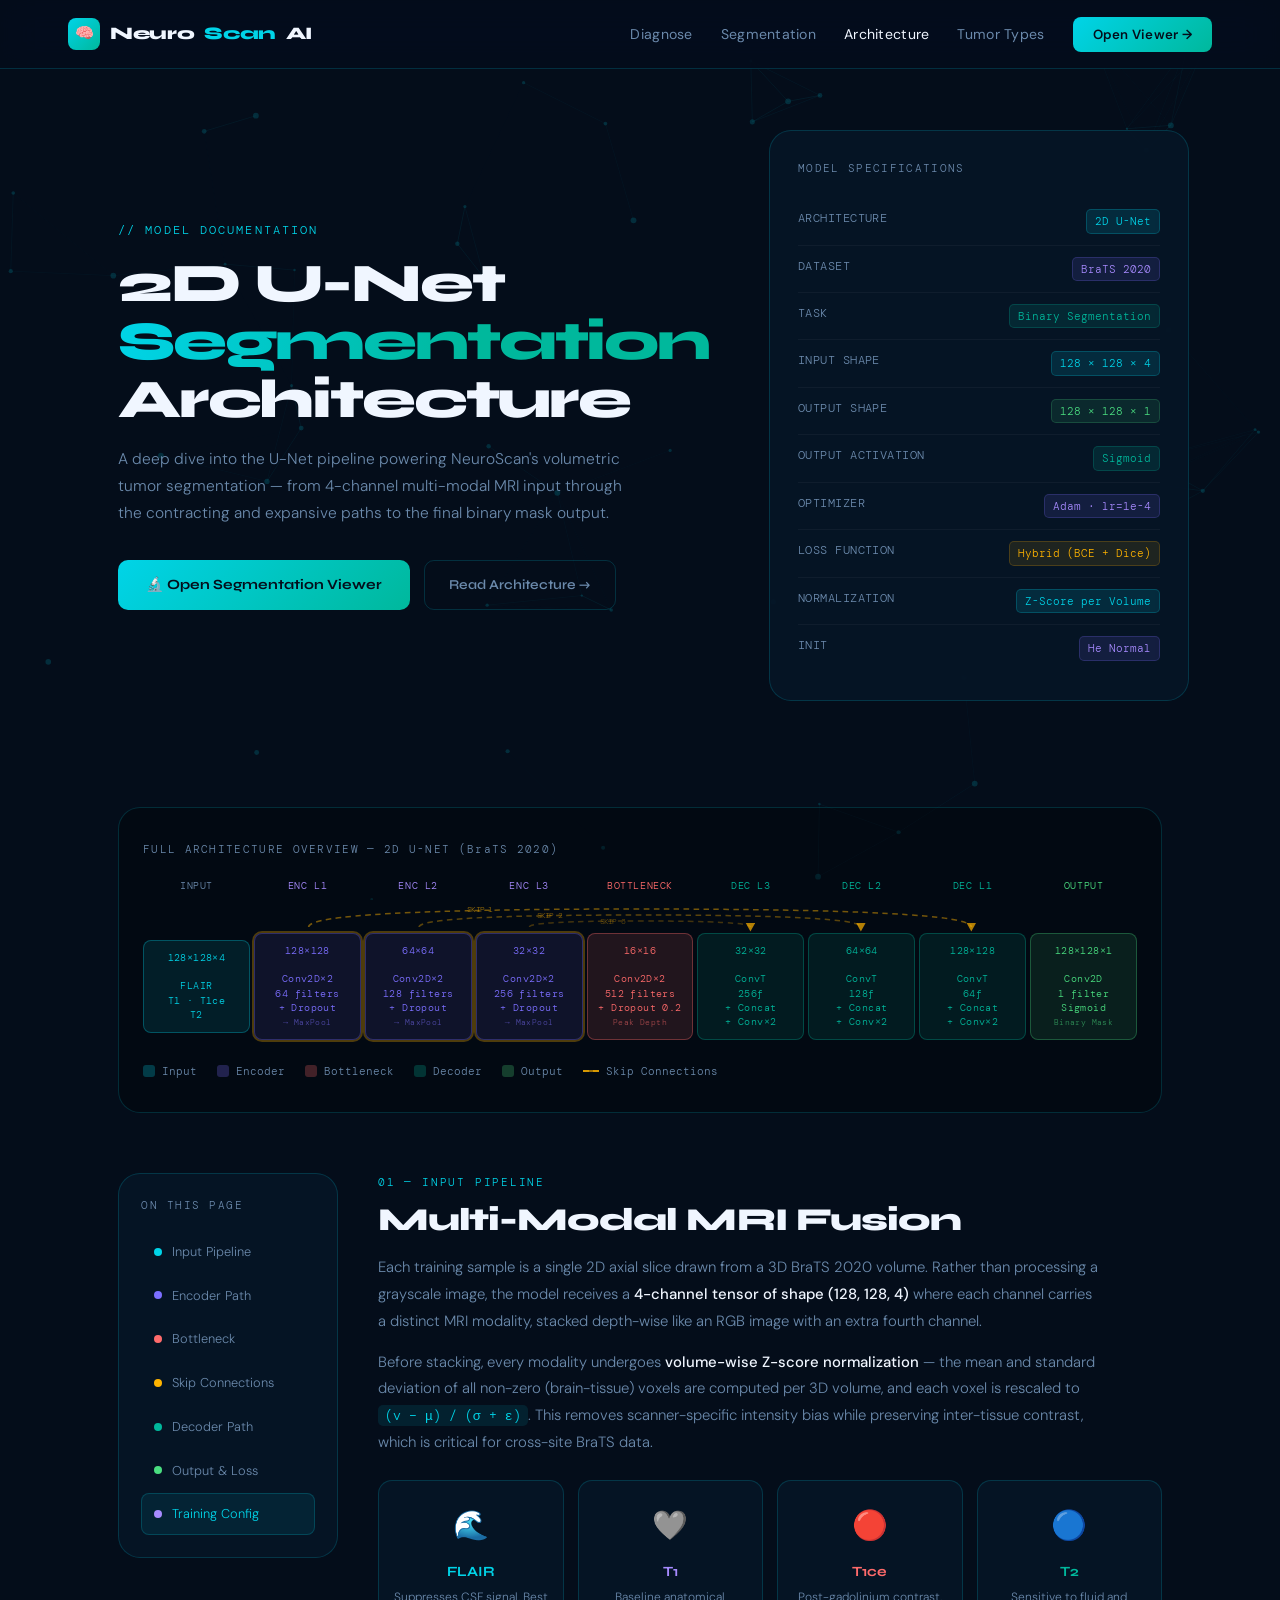
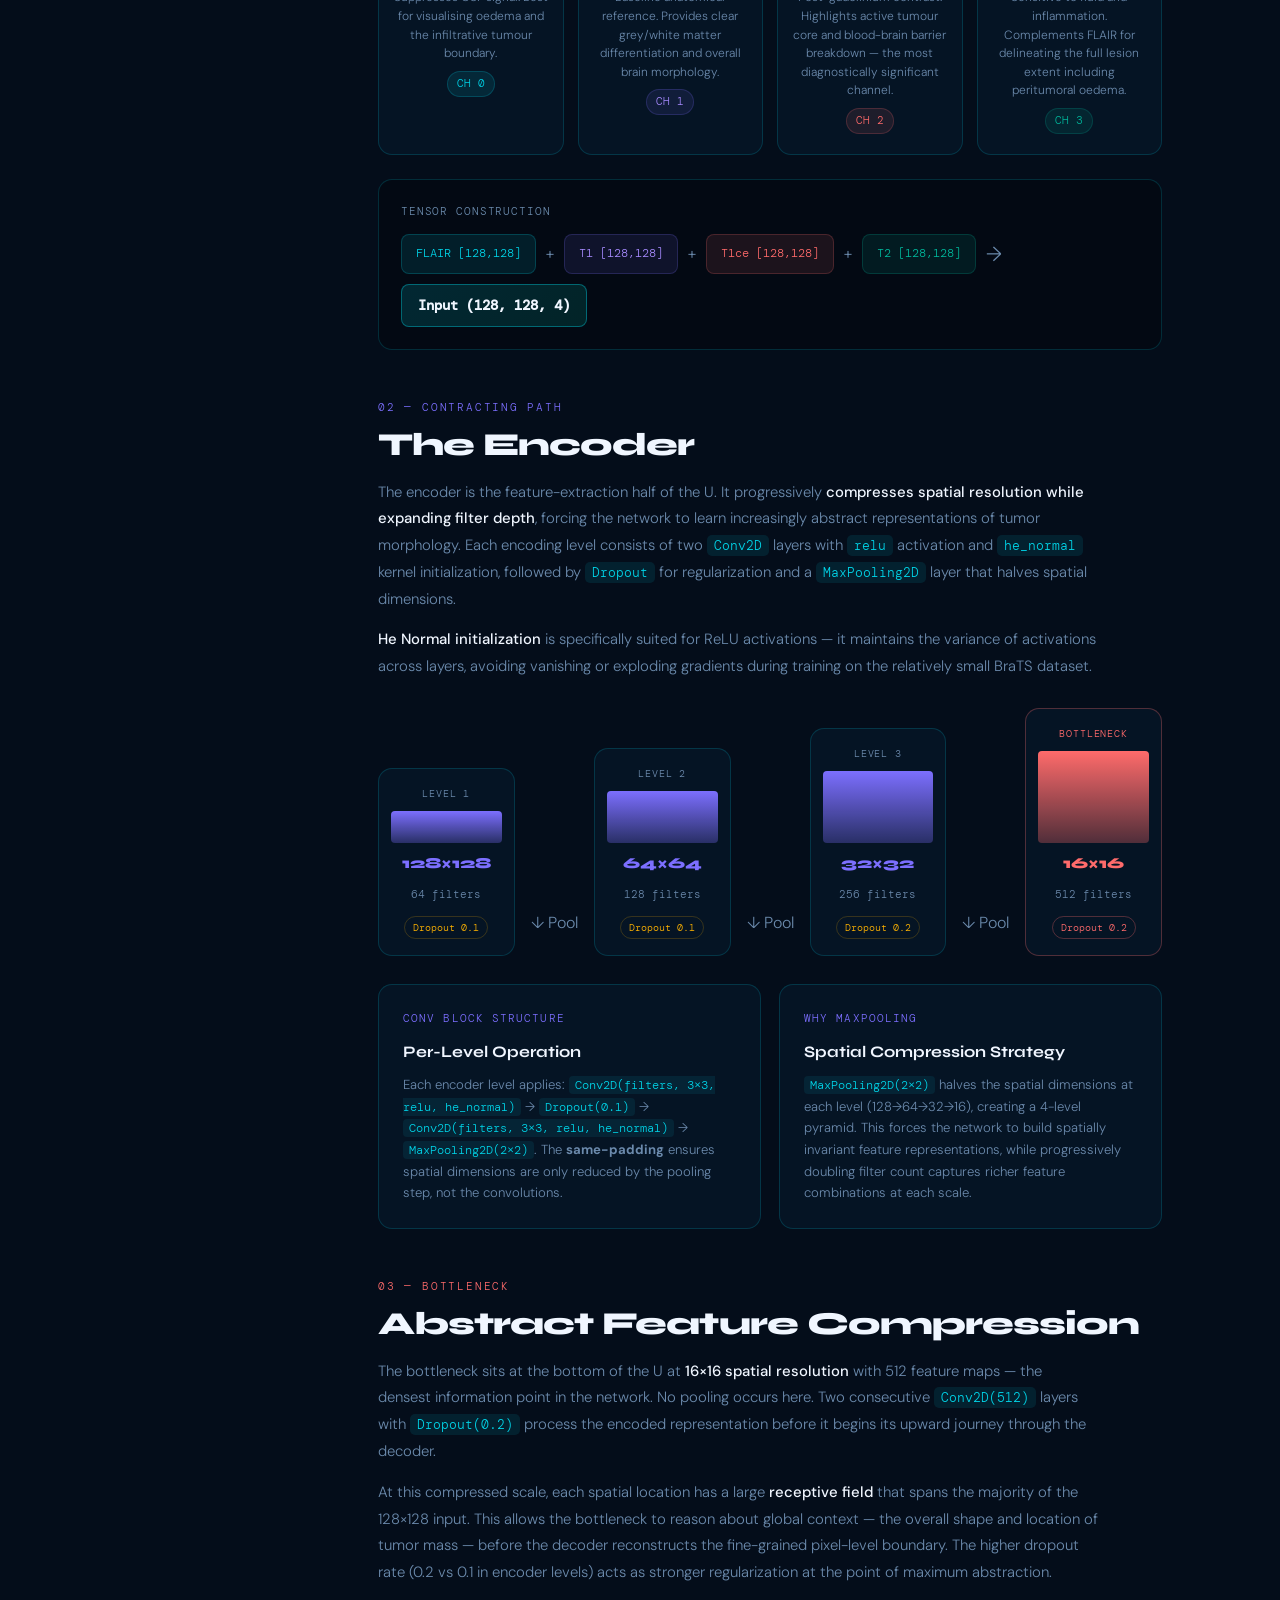
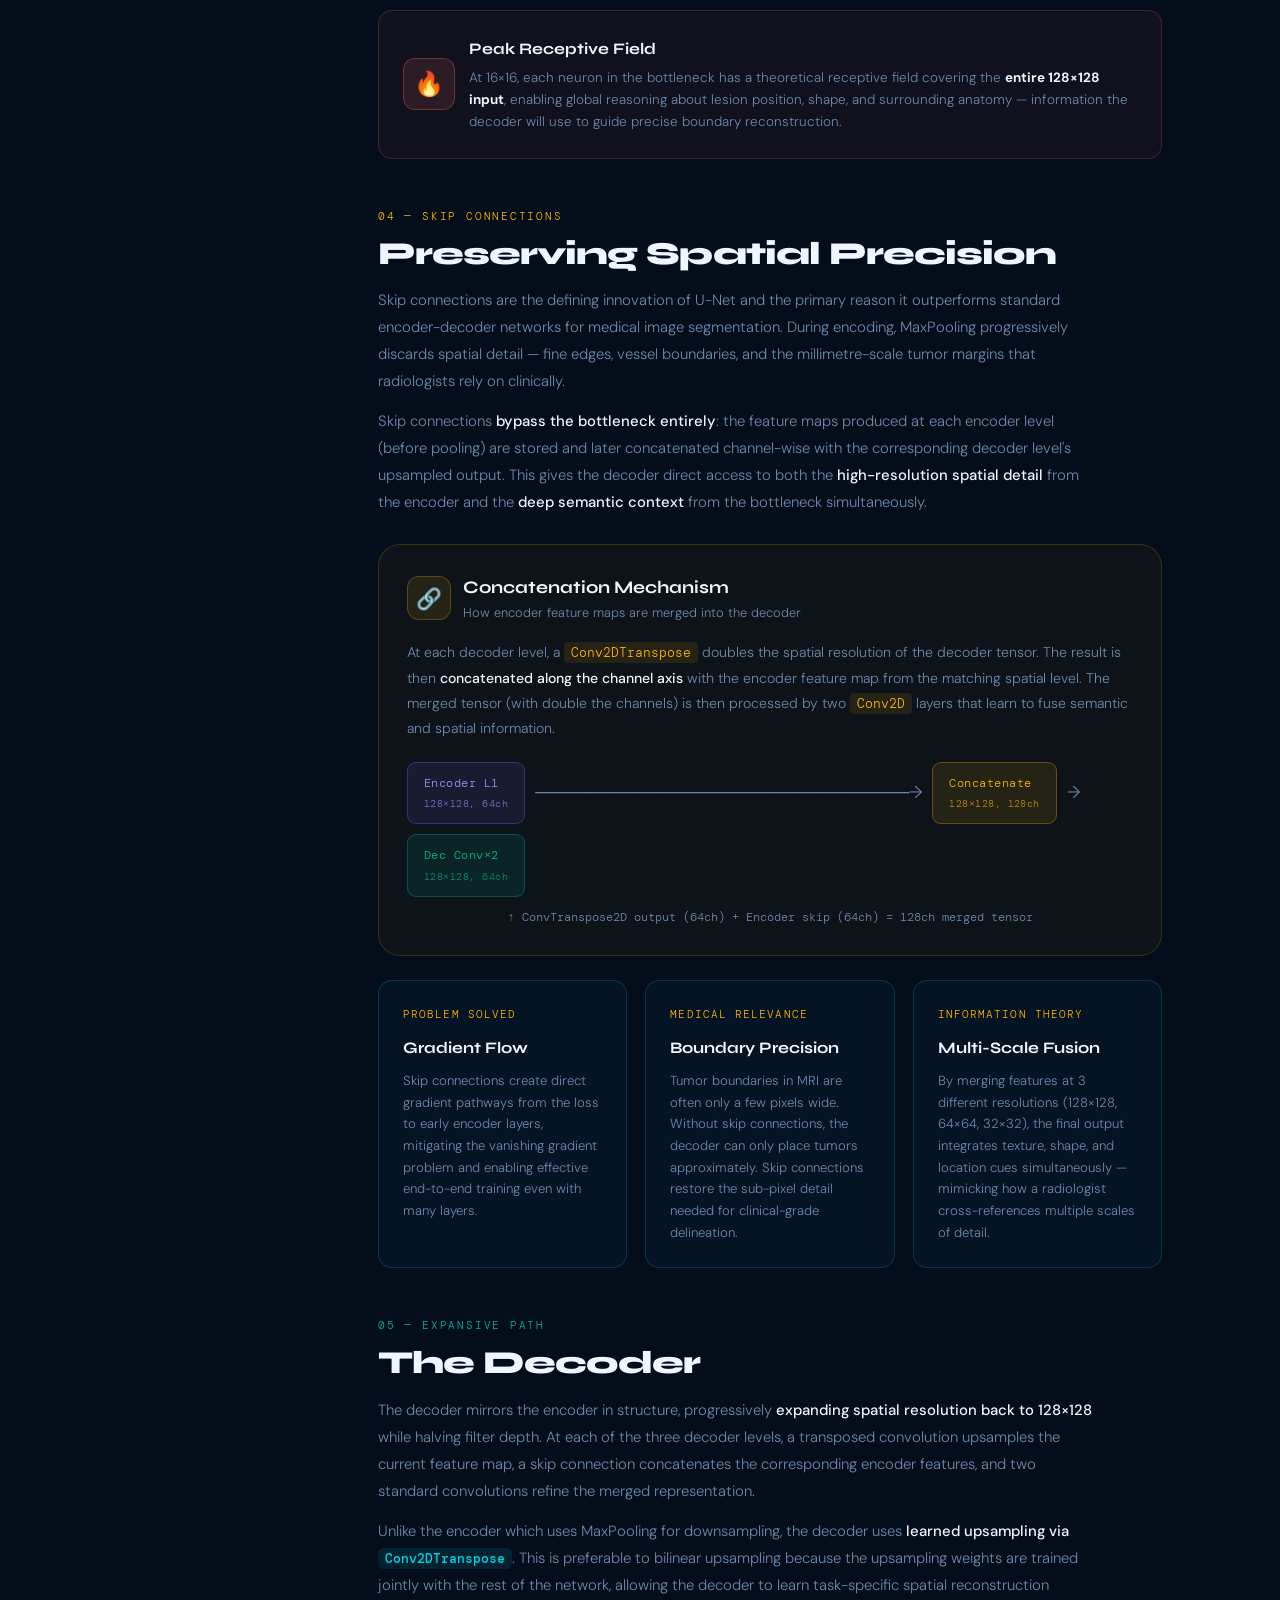
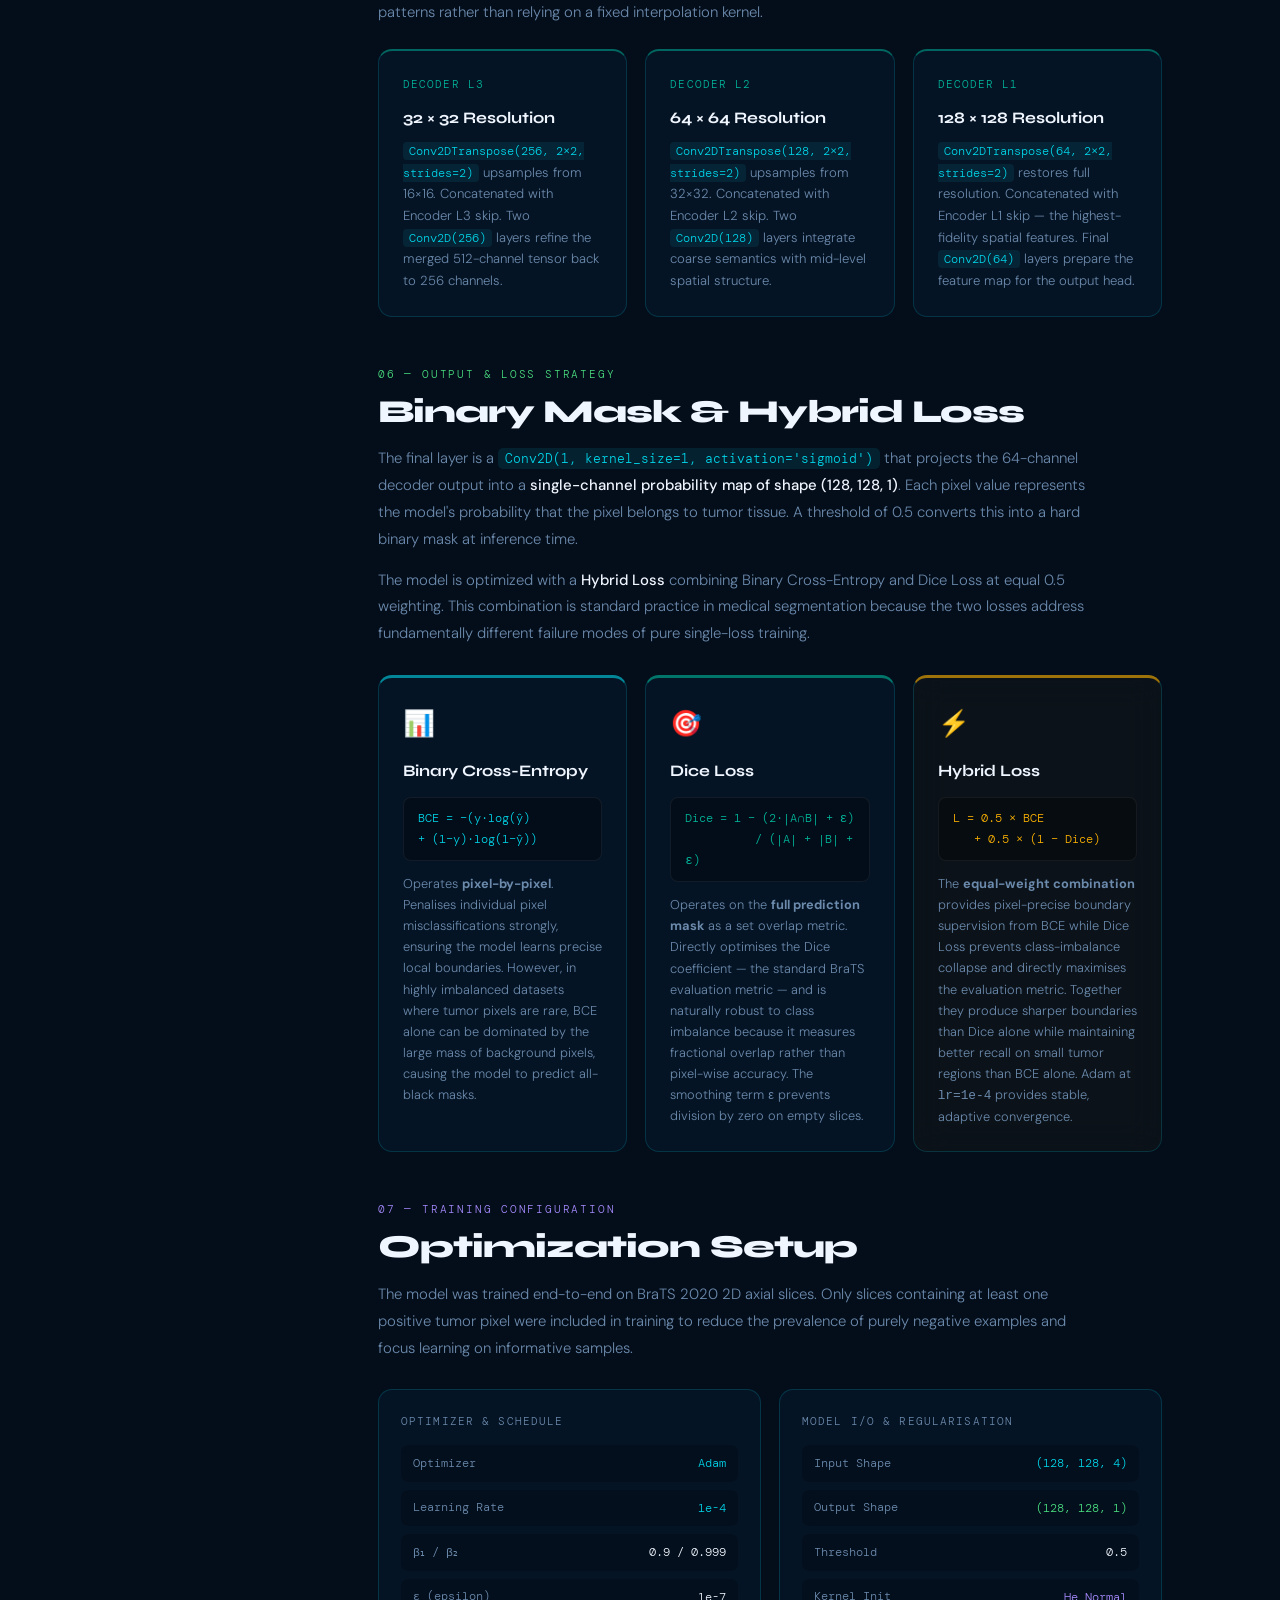
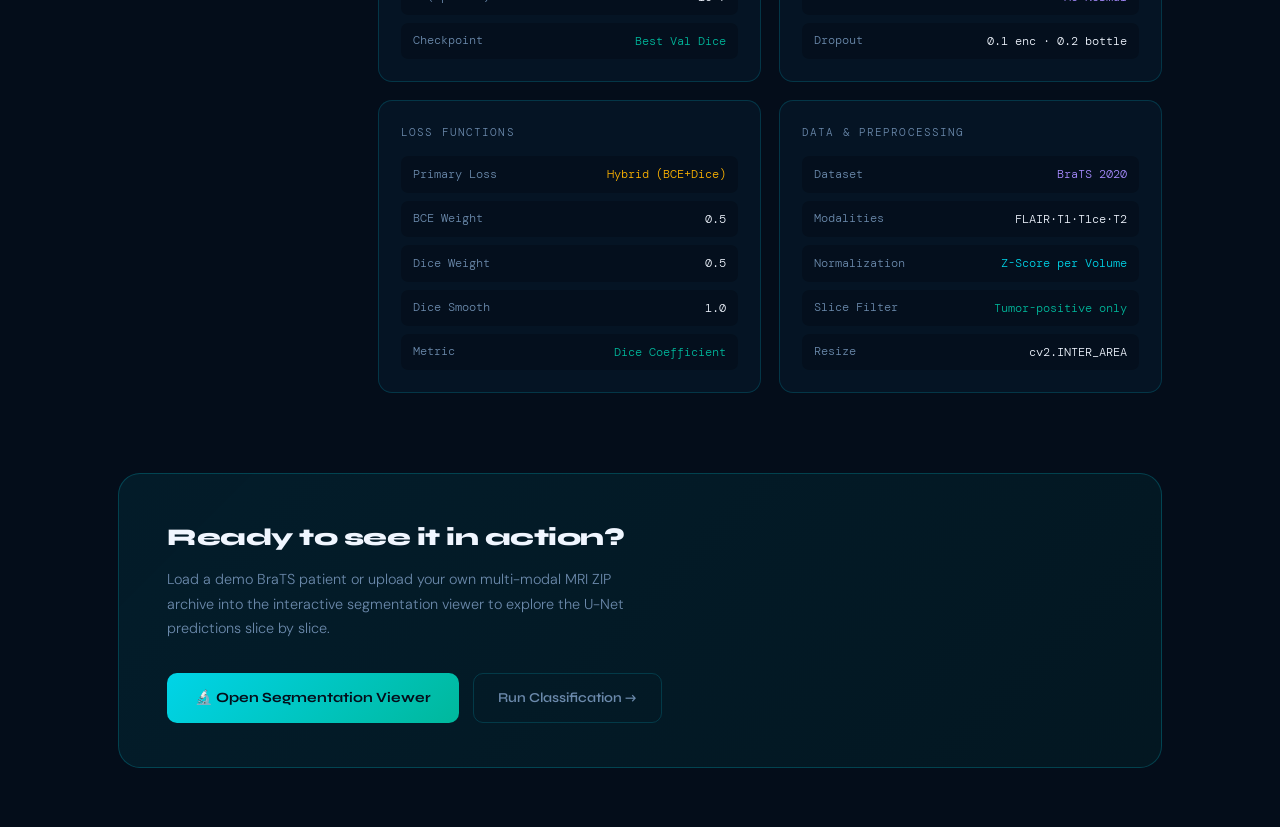
==== templates/unet_architecture.html @ b4a5fcec "Upload unet_architecture.html" ====
<!DOCTYPE html>
<html lang="en">
<head>
  <meta charset="UTF-8" />
  <meta name="viewport" content="width=device-width, initial-scale=1.0" />
  <title>NeuroScan AI — U-Net Architecture</title>
  <link rel="preconnect" href="https://fonts.googleapis.com" />
  <link href="https://fonts.googleapis.com/css2?family=Syne:wght@400;600;700;800&family=DM+Sans:ital,wght@0,300;0,400;0,500;1,300&family=DM+Mono:wght@400;500&display=swap" rel="stylesheet" />
  <style>
    /* ══════════════════════════════════════════
       DESIGN TOKENS
    ══════════════════════════════════════════ */
    :root {
      --navy:       #040d1a;
      --navy-mid:   #071628;
      --navy-light: #0c2340;
      --panel:      rgba(7, 22, 40, 0.82);
      --cyan:       #00d4e8;
      --cyan-dim:   #00a8b8;
      --teal:       #00b89c;
      --teal-dim:   #00917b;
      --white:      #f0f6ff;
      --muted:      #6b8aac;
      --border:     rgba(0, 212, 232, 0.18);
      --border-s:   rgba(0, 212, 232, 0.38);
      --glow-cyan:  0 0 32px rgba(0, 212, 232, 0.35);
      --glow-teal:  0 0 32px rgba(0, 184, 156, 0.35);
      --radius:     14px;
      --radius-lg:  22px;
      --font-head:  'Syne', sans-serif;
      --font-body:  'DM Sans', sans-serif;
      --font-mono:  'DM Mono', monospace;

      /* section accent colours */
      --col-input:    #00d4e8;
      --col-encoder:  #7c6fff;
      --col-bottle:   #ff6b6b;
      --col-skip:     #ffb400;
      --col-decoder:  #00b89c;
      --col-output:   #4ade80;
    }

    *, *::before, *::after { box-sizing: border-box; margin: 0; padding: 0; }
    html { scroll-behavior: smooth; }
    body { background: var(--navy); color: var(--white); font-family: var(--font-body); font-weight: 300; line-height: 1.7; overflow-x: hidden; }
    ::selection { background: var(--cyan); color: var(--navy); }
    ::-webkit-scrollbar { width: 6px; }
    ::-webkit-scrollbar-track { background: var(--navy); }
    ::-webkit-scrollbar-thumb { background: var(--cyan-dim); border-radius: 3px; }

    /* ══ CANVAS ══ */
    #neural-canvas { position: fixed; inset: 0; z-index: 0; pointer-events: none; opacity: 0.4; }
    .site-wrap { position: relative; z-index: 1; }

    /* ══ NAV ══ */
    nav {
      position: fixed; top: 0; left: 0; right: 0; z-index: 100;
      padding: 18px 0;
      backdrop-filter: blur(18px) saturate(180%);
      background: rgba(4,13,26,0.75);
      border-bottom: 1px solid var(--border);
      transition: padding .3s;
    }
    nav.scrolled { padding: 12px 0; }
    .nav-inner { display: flex; align-items: center; justify-content: space-between; max-width: 1200px; margin: 0 auto; padding: 0 28px; }
    .logo { display: flex; align-items: center; gap: 10px; font-family: var(--font-head); font-weight: 800; font-size: 1.1rem; color: var(--white); letter-spacing: -.02em; text-decoration: none; }
    .logo-icon { width: 32px; height: 32px; border-radius: 8px; background: linear-gradient(135deg, var(--cyan), var(--teal)); display: flex; align-items: center; justify-content: center; font-size: .95rem; }
    .logo span.accent { color: var(--cyan); }
    .nav-links { display: flex; align-items: center; gap: 28px; list-style: none; }
    .nav-links a { color: var(--muted); font-size: .88rem; font-weight: 400; letter-spacing: .02em; transition: color .2s; text-decoration: none; }
    .nav-links a:hover, .nav-links a.active { color: var(--white); }
    .nav-cta { padding: 9px 20px; border-radius: 8px; background: linear-gradient(135deg, var(--cyan), var(--teal)); color: var(--navy) !important; font-weight: 600 !important; font-size: .83rem !important; transition: box-shadow .25s, transform .2s !important; }
    .nav-cta:hover { box-shadow: var(--glow-cyan); transform: translateY(-1px); }

    /* ══ LAYOUT ══ */
    .container { max-width: 1100px; margin: 0 auto; padding: 0 28px; }

    /* ══ HERO ══ */
    .page-hero {
      padding: 130px 28px 70px;
      max-width: 1100px;
      margin: 0 auto;
      display: grid;
      grid-template-columns: 1fr 420px;
      gap: 60px;
      align-items: center;
    }
    .hero-label { font-family: var(--font-mono); font-size: .73rem; letter-spacing: .18em; color: var(--cyan); margin-bottom: 14px; text-transform: uppercase; }
    .hero-title { font-family: var(--font-head); font-size: clamp(2.2rem, 4.5vw, 3.4rem); font-weight: 800; line-height: 1.06; letter-spacing: -.04em; }
    .hero-title .g { background: linear-gradient(100deg, var(--cyan) 0%, var(--teal) 60%); -webkit-background-clip: text; -webkit-text-fill-color: transparent; background-clip: text; }
    .hero-sub { color: var(--muted); font-size: .97rem; margin-top: 18px; max-width: 520px; line-height: 1.75; }
    .hero-actions { display: flex; gap: 14px; margin-top: 32px; flex-wrap: wrap; }

    .btn-primary {
      display: inline-flex; align-items: center; gap: 8px;
      padding: 13px 28px; border-radius: 10px;
      background: linear-gradient(135deg, var(--cyan), var(--teal));
      color: var(--navy); font-family: var(--font-head); font-weight: 700;
      font-size: .88rem; border: none; cursor: pointer;
      text-decoration: none;
      transition: box-shadow .3s, transform .2s;
    }
    .btn-primary:hover { box-shadow: var(--glow-cyan); transform: translateY(-2px); }

    .btn-ghost {
      display: inline-flex; align-items: center; gap: 8px;
      padding: 12px 24px; border-radius: 10px;
      border: 1px solid var(--border); background: transparent; color: var(--muted);
      font-family: var(--font-head); font-weight: 600; font-size: .85rem;
      cursor: pointer; text-decoration: none;
      transition: color .2s, border-color .2s, background .2s;
    }
    .btn-ghost:hover { color: var(--white); border-color: var(--border-s); background: rgba(0,212,232,.05); }

    /* Hero stats card */
    .hero-card {
      background: var(--panel); border: 1px solid var(--border);
      border-radius: var(--radius-lg); padding: 28px;
      backdrop-filter: blur(20px);
    }
    .hero-card-title { font-family: var(--font-mono); font-size: .7rem; letter-spacing: .12em; color: var(--muted); margin-bottom: 20px; }
    .spec-row { display: flex; justify-content: space-between; align-items: flex-start; padding: 11px 0; border-bottom: 1px solid rgba(255,255,255,.04); gap: 16px; }
    .spec-row:last-child { border-bottom: none; }
    .spec-key { font-family: var(--font-mono); font-size: .72rem; color: var(--muted); letter-spacing: .04em; flex-shrink: 0; }
    .spec-val { font-family: var(--font-mono); font-size: .78rem; color: var(--white); text-align: right; }
    .spec-val .tag { display: inline-block; padding: 2px 8px; border-radius: 5px; font-size: .68rem; margin-left: 4px; }
    .tag-cyan  { background: rgba(0,212,232,.12); border: 1px solid rgba(0,212,232,.22); color: var(--cyan); }
    .tag-teal  { background: rgba(0,184,156,.12); border: 1px solid rgba(0,184,156,.22); color: var(--teal); }
    .tag-red   { background: rgba(255,107,107,.12); border: 1px solid rgba(255,107,107,.22); color: #ff6b6b; }
    .tag-amber { background: rgba(255,180,0,.1); border: 1px solid rgba(255,180,0,.2); color: #ffb400; }
    .tag-purple { background: rgba(124,111,255,.12); border: 1px solid rgba(124,111,255,.22); color: #a78bff; }
    .tag-green { background: rgba(74,222,128,.1); border: 1px solid rgba(74,222,128,.2); color: #4ade80; }

    /* ══ TOC SIDEBAR LAYOUT ══ */
    .doc-layout {
      display: grid;
      grid-template-columns: 220px 1fr;
      gap: 40px;
      max-width: 1100px;
      margin: 0 auto 80px;
      padding: 0 28px;
      align-items: start;
    }

    /* Sticky TOC */
    .toc {
      position: sticky; top: 88px;
      background: var(--panel); border: 1px solid var(--border);
      border-radius: var(--radius-lg); padding: 22px;
      backdrop-filter: blur(20px);
    }
    .toc-title { font-family: var(--font-mono); font-size: .68rem; letter-spacing: .14em; color: var(--muted); margin-bottom: 16px; text-transform: uppercase; }
    .toc-list { list-style: none; display: flex; flex-direction: column; gap: 2px; }
    .toc-list a {
      display: flex; align-items: center; gap: 10px;
      padding: 9px 12px; border-radius: 8px;
      font-size: .8rem; color: var(--muted); text-decoration: none;
      transition: background .2s, color .2s;
      border: 1px solid transparent;
    }
    .toc-list a:hover { background: rgba(0,212,232,.06); color: var(--white); border-color: var(--border); }
    .toc-list a.active { background: rgba(0,212,232,.08); color: var(--cyan); border-color: rgba(0,212,232,.2); }
    .toc-dot { width: 8px; height: 8px; border-radius: 50%; flex-shrink: 0; }

    /* ══ SECTION SHARED ══ */
    .doc-sections { display: flex; flex-direction: column; gap: 48px; }

    .doc-section { scroll-margin-top: 100px; }

    .sec-label { font-family: var(--font-mono); font-size: .7rem; letter-spacing: .16em; color: var(--muted); margin-bottom: 10px; text-transform: uppercase; }
    .sec-title { font-family: var(--font-head); font-size: clamp(1.5rem, 3vw, 2rem); font-weight: 800; line-height: 1.12; letter-spacing: -.03em; margin-bottom: 16px; }
    .sec-body { font-size: .93rem; color: var(--muted); line-height: 1.8; max-width: 720px; }
    .sec-body p + p { margin-top: 14px; }
    .sec-body strong { color: var(--white); font-weight: 500; }
    .sec-body code { font-family: var(--font-mono); font-size: .82rem; background: rgba(0,212,232,.1); color: var(--cyan); padding: 2px 7px; border-radius: 5px; }

    /* ══ CARDS GRID ══ */
    .cards-grid { display: grid; gap: 18px; margin-top: 28px; }
    .cards-grid.cols-2 { grid-template-columns: 1fr 1fr; }
    .cards-grid.cols-3 { grid-template-columns: repeat(3, 1fr); }

    .card {
      background: var(--panel); border: 1px solid var(--border);
      border-radius: var(--radius); padding: 24px;
      backdrop-filter: blur(16px);
      transition: border-color .3s, transform .3s, box-shadow .3s;
    }
    .card:hover { border-color: var(--border-s); transform: translateY(-3px); box-shadow: 0 20px 50px rgba(0,0,0,.4); }
    .card-num { font-family: var(--font-mono); font-size: .68rem; letter-spacing: .1em; margin-bottom: 10px; }
    .card-title { font-family: var(--font-head); font-size: 1rem; font-weight: 700; margin-bottom: 9px; }
    .card-body { font-size: .82rem; color: var(--muted); line-height: 1.65; }
    .card-body code { font-family: var(--font-mono); font-size: .78rem; background: rgba(0,212,232,.08); color: var(--cyan); padding: 1px 6px; border-radius: 4px; }

    /* ══ U-NET DIAGRAM ══ */
    .unet-diagram-wrap {
      margin-top: 36px;
      background: rgba(0,0,0,.3); border: 1px solid var(--border);
      border-radius: var(--radius-lg); padding: 32px 24px;
      overflow-x: auto;
    }
    .unet-diagram { min-width: 680px; }

    /* Column labels */
    .unet-col-labels {
      display: grid;
      grid-template-columns: repeat(9, 1fr);
      gap: 4px;
      margin-bottom: 10px;
      text-align: center;
    }
    .unet-col-label { font-family: var(--font-mono); font-size: .62rem; letter-spacing: .06em; color: var(--muted); }

    /* Main diagram row */
    .unet-row {
      display: grid;
      grid-template-columns: repeat(9, 1fr);
      gap: 4px;
      align-items: center;
    }

    /* Block boxes */
    .unet-block {
      border-radius: 8px; padding: 10px 6px;
      text-align: center; font-family: var(--font-mono);
      font-size: .63rem; letter-spacing: .04em;
      border: 1px solid; line-height: 1.4;
      transition: transform .2s, box-shadow .2s;
      cursor: default;
    }
    .unet-block:hover { transform: scale(1.06); }

    .unet-block.input    { background: rgba(0,212,232,.1);   border-color: rgba(0,212,232,.3);   color: var(--col-input); }
    .unet-block.enc      { background: rgba(124,111,255,.1); border-color: rgba(124,111,255,.3); color: var(--col-encoder); }
    .unet-block.pool     { background: rgba(124,111,255,.05);border-color: rgba(124,111,255,.15);color: #a78bff; font-size:.58rem; }
    .unet-block.bottle   { background: rgba(255,107,107,.12);border-color: rgba(255,107,107,.35);color: var(--col-bottle); }
    .unet-block.up       { background: rgba(0,184,156,.08);  border-color: rgba(0,184,156,.25);  color: var(--col-decoder); font-size:.58rem; }
    .unet-block.dec      { background: rgba(0,184,156,.1);   border-color: rgba(0,184,156,.3);   color: var(--col-decoder); }
    .unet-block.output   { background: rgba(74,222,128,.1);  border-color: rgba(74,222,128,.3);  color: var(--col-output); }
    .unet-block.skip-src { box-shadow: 0 0 0 2px rgba(255,180,0,.3); }
    .unet-block.connector{ background: transparent; border: none; display: flex; align-items: center; justify-content: center; font-size: 1.1rem; color: var(--muted); }

    /* Skip connection arrows drawn with SVG */
    .skip-svg { width: 100%; height: 28px; display: block; margin: 0; overflow: visible; }

    /* ══ INPUT PIPELINE VISUAL ══ */
    .modality-grid { display: grid; grid-template-columns: repeat(4, 1fr); gap: 14px; margin-top: 24px; }
    .modality-card {
      background: var(--panel); border-radius: var(--radius); padding: 20px 14px;
      border: 1px solid var(--border); text-align: center;
      transition: border-color .3s, transform .3s;
    }
    .modality-card:hover { border-color: var(--border-s); transform: translateY(-3px); }
    .mod-icon { font-size: 1.8rem; margin-bottom: 10px; }
    .mod-name { font-family: var(--font-head); font-size: .88rem; font-weight: 700; margin-bottom: 5px; }
    .mod-desc { font-size: .75rem; color: var(--muted); line-height: 1.55; }
    .mod-channel { font-family: var(--font-mono); font-size: .68rem; margin-top: 8px; padding: 3px 8px; border-radius: 100px; display: inline-block; }

    /* ══ ENCODER DEPTH VISUAL ══ */
    .depth-visual { display: flex; gap: 16px; align-items: flex-end; margin-top: 28px; flex-wrap: wrap; }
    .depth-level {
      display: flex; flex-direction: column; align-items: center; gap: 8px;
      padding: 16px 12px;
      background: var(--panel); border: 1px solid var(--border);
      border-radius: var(--radius); flex: 1; min-width: 120px;
      transition: border-color .3s, transform .3s;
    }
    .depth-level:hover { border-color: var(--border-s); transform: translateY(-3px); }
    .depth-level-num { font-family: var(--font-mono); font-size: .65rem; color: var(--muted); letter-spacing: .08em; }
    .depth-res { font-family: var(--font-head); font-size: .95rem; font-weight: 800; }
    .depth-filters { font-family: var(--font-mono); font-size: .7rem; color: var(--muted); }
    .depth-drop { font-family: var(--font-mono); font-size: .65rem; padding: 2px 8px; border-radius: 100px; border: 1px solid rgba(255,180,0,.2); color: #ffb400; margin-top: 4px; }
    .depth-bar { width: 100%; border-radius: 4px; background: linear-gradient(180deg, var(--col-encoder), rgba(124,111,255,.3)); }

    /* ══ SKIP CONNECTION EXPLAINER ══ */
    .skip-explainer {
      margin-top: 28px; padding: 28px;
      background: rgba(255,180,0,.04);
      border: 1px solid rgba(255,180,0,.18);
      border-radius: var(--radius-lg);
    }
    .skip-header { display: flex; align-items: center; gap: 12px; margin-bottom: 16px; }
    .skip-icon-wrap { width: 44px; height: 44px; border-radius: 12px; background: rgba(255,180,0,.1); border: 1px solid rgba(255,180,0,.25); display: flex; align-items: center; justify-content: center; font-size: 1.3rem; flex-shrink: 0; }
    .skip-title { font-family: var(--font-head); font-size: 1.1rem; font-weight: 700; }
    .skip-subtitle { font-size: .8rem; color: var(--muted); }
    .skip-body { font-size: .88rem; color: var(--muted); line-height: 1.8; }
    .skip-body strong { color: var(--white); font-weight: 500; }

    .skip-flow { display: flex; align-items: center; gap: 10px; margin-top: 20px; flex-wrap: wrap; }
    .skip-box { padding: 10px 16px; border-radius: 9px; font-family: var(--font-mono); font-size: .75rem; letter-spacing: .04em; border: 1px solid; }
    .skip-box.enc-box  { background: rgba(124,111,255,.1); border-color: rgba(124,111,255,.3); color: #a78bff; }
    .skip-box.dec-box  { background: rgba(0,184,156,.1);   border-color: rgba(0,184,156,.3);   color: var(--teal); }
    .skip-box.cat-box  { background: rgba(255,180,0,.1);   border-color: rgba(255,180,0,.3);   color: #ffb400; }
    .skip-arrow { color: var(--muted); font-size: 1.1rem; }

    /* ══ LOSS FUNCTION BREAKDOWN ══ */
    .loss-grid { display: grid; grid-template-columns: 1fr 1fr 1fr; gap: 18px; margin-top: 28px; }
    .loss-card {
      background: var(--panel); border: 1px solid var(--border);
      border-radius: var(--radius); padding: 24px;
      backdrop-filter: blur(16px);
      transition: border-color .3s, transform .3s;
    }
    .loss-card:hover { transform: translateY(-3px); }
    .loss-card.bce { border-top: 3px solid rgba(0,212,232,.6); }
    .loss-card.dice{ border-top: 3px solid rgba(0,184,156,.6); }
    .loss-card.hybrid { border-top: 3px solid rgba(255,180,0,.6); background: rgba(255,180,0,.03); }
    .loss-icon { font-size: 1.6rem; margin-bottom: 12px; }
    .loss-name { font-family: var(--font-head); font-size: 1rem; font-weight: 700; margin-bottom: 8px; }
    .loss-formula {
      font-family: var(--font-mono); font-size: .78rem; color: var(--cyan);
      background: rgba(0,0,0,.3); border: 1px solid rgba(255,255,255,.06);
      border-radius: 8px; padding: 10px 14px; margin: 12px 0;
      line-height: 1.7;
    }
    .loss-card.dice .loss-formula { color: var(--teal); }
    .loss-card.hybrid .loss-formula { color: #ffb400; }
    .loss-desc { font-size: .8rem; color: var(--muted); line-height: 1.65; }

    /* ══ TRAINING CONFIG ══ */
    .config-grid { display: grid; grid-template-columns: 1fr 1fr; gap: 18px; margin-top: 28px; }
    .config-card { background: var(--panel); border: 1px solid var(--border); border-radius: var(--radius); padding: 22px; backdrop-filter: blur(16px); }
    .config-title { font-family: var(--font-mono); font-size: .7rem; letter-spacing: .1em; color: var(--muted); margin-bottom: 14px; }
    .config-rows { display: flex; flex-direction: column; gap: 8px; }
    .config-row { display: flex; justify-content: space-between; align-items: center; padding: 8px 12px; background: rgba(0,0,0,.2); border-radius: 7px; }
    .config-key { font-family: var(--font-mono); font-size: .72rem; color: var(--muted); }
    .config-val { font-family: var(--font-mono); font-size: .75rem; color: var(--white); }

    /* ══ CTA BANNER ══ */
    .cta-banner {
      margin: 60px auto;
      max-width: 1100px;
      padding: 0 28px;
    }
    .cta-inner {
      padding: 44px 48px;
      background: linear-gradient(135deg, rgba(0,212,232,.08) 0%, rgba(0,184,156,.06) 100%);
      border: 1px solid rgba(0,212,232,.22);
      border-radius: var(--radius-lg);
      display: flex; align-items: center; justify-content: space-between; gap: 32px;
      flex-wrap: wrap;
    }
    .cta-text-head { font-family: var(--font-head); font-size: 1.5rem; font-weight: 800; letter-spacing: -.02em; margin-bottom: 8px; }
    .cta-text-sub { font-size: .9rem; color: var(--muted); max-width: 480px; }
    .cta-actions { display: flex; gap: 14px; flex-shrink: 0; flex-wrap: wrap; }

    /* ══ REVEAL ══ */
    .reveal { opacity: 0; transform: translateY(36px); transition: opacity .75s ease, transform .75s ease; }
    .reveal.visible { opacity: 1; transform: none; }

    /* ══ RESPONSIVE ══ */
    @media (max-width: 1024px) {
      .page-hero   { grid-template-columns: 1fr; }
      .hero-card   { display: none; }
      .doc-layout  { grid-template-columns: 1fr; }
      .toc         { display: none; }
      .cards-grid.cols-3 { grid-template-columns: 1fr 1fr; }
      .loss-grid   { grid-template-columns: 1fr; }
    }
    @media (max-width: 700px) {
      .cards-grid.cols-2, .cards-grid.cols-3 { grid-template-columns: 1fr; }
      .modality-grid { grid-template-columns: 1fr 1fr; }
      .depth-visual  { flex-direction: column; }
      .config-grid   { grid-template-columns: 1fr; }
      .cta-inner     { padding: 28px 22px; }
      .nav-links     { display: none; }
      .skip-flow     { gap: 8px; }
    }
  </style>
</head>

<body>
<canvas id="neural-canvas"></canvas>

<div class="site-wrap">

  <!-- ══ NAV ══ -->
  <nav id="nav">
    <div class="nav-inner">
      <a href="/" class="logo">
        <div class="logo-icon">🧠</div>
        Neuro<span class="accent">Scan</span> AI
      </a>
      <ul class="nav-links">
        <li><a href="/diagnostics">Diagnose</a></li>
        <li><a href="/segmentation">Segmentation</a></li>
        <li><a href="/unet_architecture" class="active">Architecture</a></li>
        <li><a href="/#classes">Tumor Types</a></li>
        <li><a href="/segmentation" class="nav-cta">Open Viewer →</a></li>
      </ul>
    </div>
  </nav>

  <!-- ══ HERO ══ -->
  <div class="page-hero">
    <div>
      <div class="hero-label reveal">// model documentation</div>
      <h1 class="hero-title reveal">
        2D U-Net<br>
        <span class="g">Segmentation</span><br>
        Architecture
      </h1>
      <p class="hero-sub reveal">
        A deep dive into the U-Net pipeline powering NeuroScan's volumetric tumor segmentation — from 4-channel multi-modal MRI input through the contracting and expansive paths to the final binary mask output.
      </p>
      <div class="hero-actions reveal">
        <a href="/segmentation" class="btn-primary">🔬 Open Segmentation Viewer</a>
        <a href="#sec-input" class="btn-ghost">Read Architecture →</a>
      </div>
    </div>

    <!-- Quick-spec card -->
    <div class="hero-card reveal">
      <div class="hero-card-title">MODEL SPECIFICATIONS</div>
      <div class="spec-row">
        <span class="spec-key">ARCHITECTURE</span>
        <span class="spec-val"><span class="tag tag-cyan">2D U-Net</span></span>
      </div>
      <div class="spec-row">
        <span class="spec-key">DATASET</span>
        <span class="spec-val"><span class="tag tag-purple">BraTS 2020</span></span>
      </div>
      <div class="spec-row">
        <span class="spec-key">TASK</span>
        <span class="spec-val"><span class="tag tag-teal">Binary Segmentation</span></span>
      </div>
      <div class="spec-row">
        <span class="spec-key">INPUT SHAPE</span>
        <span class="spec-val"><span class="tag tag-cyan">128 × 128 × 4</span></span>
      </div>
      <div class="spec-row">
        <span class="spec-key">OUTPUT SHAPE</span>
        <span class="spec-val"><span class="tag tag-green">128 × 128 × 1</span></span>
      </div>
      <div class="spec-row">
        <span class="spec-key">OUTPUT ACTIVATION</span>
        <span class="spec-val"><span class="tag tag-teal">Sigmoid</span></span>
      </div>
      <div class="spec-row">
        <span class="spec-key">OPTIMIZER</span>
        <span class="spec-val"><span class="tag tag-purple">Adam · lr=1e-4</span></span>
      </div>
      <div class="spec-row">
        <span class="spec-key">LOSS FUNCTION</span>
        <span class="spec-val"><span class="tag tag-amber">Hybrid (BCE + Dice)</span></span>
      </div>
      <div class="spec-row">
        <span class="spec-key">NORMALIZATION</span>
        <span class="spec-val"><span class="tag tag-cyan">Z-Score per Volume</span></span>
      </div>
      <div class="spec-row" style="border-bottom:none">
        <span class="spec-key">INIT</span>
        <span class="spec-val"><span class="tag tag-purple">He Normal</span></span>
      </div>
    </div>
  </div>

  <!-- ══ FULL U-NET DIAGRAM ══ -->
  <div class="container reveal" style="margin-bottom:60px;">
    <div class="unet-diagram-wrap">
      <div style="font-family:var(--font-mono);font-size:.68rem;letter-spacing:.12em;color:var(--muted);margin-bottom:20px;">FULL ARCHITECTURE OVERVIEW — 2D U-NET (BraTS 2020)</div>
      <div class="unet-diagram">

        <!-- Column labels -->
        <div class="unet-col-labels">
          <div class="unet-col-label">INPUT</div>
          <div class="unet-col-label" style="color:#a78bff">ENC L1</div>
          <div class="unet-col-label" style="color:#a78bff">ENC L2</div>
          <div class="unet-col-label" style="color:#a78bff">ENC L3</div>
          <div class="unet-col-label" style="color:#ff6b6b">BOTTLENECK</div>
          <div class="unet-col-label" style="color:var(--teal)">DEC L3</div>
          <div class="unet-col-label" style="color:var(--teal)">DEC L2</div>
          <div class="unet-col-label" style="color:var(--teal)">DEC L1</div>
          <div class="unet-col-label" style="color:#4ade80">OUTPUT</div>
        </div>

        <!-- Skip connection arrows (SVG above the blocks) -->
        <svg class="skip-svg" viewBox="0 0 900 28" preserveAspectRatio="none">
          <!-- Skip 1: ENC L1 → DEC L1 -->
          <defs>
            <marker id="arr" markerWidth="6" markerHeight="6" refX="3" refY="3" orient="auto">
              <path d="M0,0 L0,6 L6,3 z" fill="rgba(255,180,0,0.7)" />
            </marker>
          </defs>
          <path d="M150,22 Q150,4 450,4 Q750,4 750,22" fill="none" stroke="rgba(255,180,0,0.45)" stroke-width="1.5" stroke-dasharray="5,4" marker-end="url(#arr)" />
          <path d="M250,22 Q250,10 450,10 Q650,10 650,22" fill="none" stroke="rgba(255,180,0,0.35)" stroke-width="1.5" stroke-dasharray="5,4" marker-end="url(#arr)" />
          <path d="M350,22 Q350,16 450,16 Q550,16 550,22" fill="none" stroke="rgba(255,180,0,0.25)" stroke-width="1.5" stroke-dasharray="5,4" marker-end="url(#arr)" />
          <!-- labels -->
          <text x="305" y="7" font-family="DM Mono,monospace" font-size="7" fill="rgba(255,180,0,0.6)" text-anchor="middle">SKIP 1</text>
          <text x="368" y="13" font-family="DM Mono,monospace" font-size="7" fill="rgba(255,180,0,0.5)" text-anchor="middle">SKIP 2</text>
          <text x="425" y="19" font-family="DM Mono,monospace" font-size="7" fill="rgba(255,180,0,0.4)" text-anchor="middle">SKIP 3</text>
        </svg>

        <!-- Main diagram row -->
        <div class="unet-row">
          <!-- Input -->
          <div class="unet-block input">
            128×128×4<br><br>FLAIR<br>T1 · T1ce<br>T2
          </div>

          <!-- ENC L1 -->
          <div class="unet-block enc skip-src">
            128×128<br><br>Conv2D×2<br>64 filters<br>+ Dropout<br><small style="opacity:.6">→ MaxPool</small>
          </div>

          <!-- ENC L2 -->
          <div class="unet-block enc skip-src">
            64×64<br><br>Conv2D×2<br>128 filters<br>+ Dropout<br><small style="opacity:.6">→ MaxPool</small>
          </div>

          <!-- ENC L3 -->
          <div class="unet-block enc skip-src">
            32×32<br><br>Conv2D×2<br>256 filters<br>+ Dropout<br><small style="opacity:.6">→ MaxPool</small>
          </div>

          <!-- Bottleneck -->
          <div class="unet-block bottle">
            16×16<br><br>Conv2D×2<br>512 filters<br>+ Dropout 0.2<br><small style="opacity:.6">Peak Depth</small>
          </div>

          <!-- DEC L3 -->
          <div class="unet-block dec">
            32×32<br><br>ConvT<br>256f<br>+ Concat<br>+ Conv×2
          </div>

          <!-- DEC L2 -->
          <div class="unet-block dec">
            64×64<br><br>ConvT<br>128f<br>+ Concat<br>+ Conv×2
          </div>

          <!-- DEC L1 -->
          <div class="unet-block dec">
            128×128<br><br>ConvT<br>64f<br>+ Concat<br>+ Conv×2
          </div>

          <!-- Output -->
          <div class="unet-block output">
            128×128×1<br><br>Conv2D<br>1 filter<br>Sigmoid<br><small style="opacity:.6">Binary Mask</small>
          </div>
        </div>

        <!-- Legend -->
        <div style="display:flex;gap:20px;margin-top:22px;flex-wrap:wrap;">
          <div style="display:flex;align-items:center;gap:7px;font-family:var(--font-mono);font-size:.68rem;color:var(--muted)"><span style="width:12px;height:12px;border-radius:3px;background:rgba(0,212,232,.25);display:block"></span>Input</div>
          <div style="display:flex;align-items:center;gap:7px;font-family:var(--font-mono);font-size:.68rem;color:var(--muted)"><span style="width:12px;height:12px;border-radius:3px;background:rgba(124,111,255,.25);display:block"></span>Encoder</div>
          <div style="display:flex;align-items:center;gap:7px;font-family:var(--font-mono);font-size:.68rem;color:var(--muted)"><span style="width:12px;height:12px;border-radius:3px;background:rgba(255,107,107,.25);display:block"></span>Bottleneck</div>
          <div style="display:flex;align-items:center;gap:7px;font-family:var(--font-mono);font-size:.68rem;color:var(--muted)"><span style="width:12px;height:12px;border-radius:3px;background:rgba(0,184,156,.25);display:block"></span>Decoder</div>
          <div style="display:flex;align-items:center;gap:7px;font-family:var(--font-mono);font-size:.68rem;color:var(--muted)"><span style="width:12px;height:12px;border-radius:3px;background:rgba(74,222,128,.25);display:block"></span>Output</div>
          <div style="display:flex;align-items:center;gap:7px;font-family:var(--font-mono);font-size:.68rem;color:var(--muted)"><span style="width:16px;height:2px;background:rgba(255,180,0,.6);border-top:2px dashed rgba(255,180,0,.6);display:block"></span>Skip Connections</div>
        </div>

      </div>
    </div>
  </div>

  <!-- ══ DOC LAYOUT ══ -->
  <div class="doc-layout">

    <!-- Sticky TOC -->
    <nav class="toc" aria-label="On this page">
      <div class="toc-title">ON THIS PAGE</div>
      <ul class="toc-list" id="toc-list">
        <li><a href="#sec-input"   class="active"><span class="toc-dot" style="background:var(--col-input)"></span>Input Pipeline</a></li>
        <li><a href="#sec-encoder"><span class="toc-dot" style="background:var(--col-encoder)"></span>Encoder Path</a></li>
        <li><a href="#sec-bottle"> <span class="toc-dot" style="background:var(--col-bottle)"></span>Bottleneck</a></li>
        <li><a href="#sec-skip">   <span class="toc-dot" style="background:var(--col-skip)"></span>Skip Connections</a></li>
        <li><a href="#sec-decoder"><span class="toc-dot" style="background:var(--col-decoder)"></span>Decoder Path</a></li>
        <li><a href="#sec-output"> <span class="toc-dot" style="background:var(--col-output)"></span>Output &amp; Loss</a></li>
        <li><a href="#sec-training"><span class="toc-dot" style="background:#a78bff"></span>Training Config</a></li>
      </ul>
    </nav>

    <!-- Doc sections -->
    <div class="doc-sections">

      <!-- ── 1. INPUT PIPELINE ── -->
      <div class="doc-section reveal" id="sec-input">
        <div class="sec-label" style="color:var(--col-input)">01 — INPUT PIPELINE</div>
        <h2 class="sec-title">Multi-Modal MRI Fusion</h2>
        <div class="sec-body">
          <p>Each training sample is a single 2D axial slice drawn from a 3D BraTS 2020 volume. Rather than processing a grayscale image, the model receives a <strong>4-channel tensor of shape (128, 128, 4)</strong> where each channel carries a distinct MRI modality, stacked depth-wise like an RGB image with an extra fourth channel.</p>
          <p>Before stacking, every modality undergoes <strong>volume-wise Z-score normalization</strong> — the mean and standard deviation of all non-zero (brain-tissue) voxels are computed per 3D volume, and each voxel is rescaled to <code>(v − μ) / (σ + ε)</code>. This removes scanner-specific intensity bias while preserving inter-tissue contrast, which is critical for cross-site BraTS data.</p>
        </div>

        <!-- Modality cards -->
        <div class="modality-grid">
          <div class="modality-card">
            <div class="mod-icon">🌊</div>
            <div class="mod-name" style="color:var(--cyan)">FLAIR</div>
            <div class="mod-desc">Suppresses CSF signal. Best for visualising oedema and the infiltrative tumour boundary.</div>
            <span class="mod-channel tag-cyan" style="background:rgba(0,212,232,.1);border:1px solid rgba(0,212,232,.2);color:var(--cyan);padding:3px 9px;border-radius:100px;font-family:var(--font-mono);font-size:.66rem;">CH 0</span>
          </div>
          <div class="modality-card">
            <div class="mod-icon">🩶</div>
            <div class="mod-name" style="color:#a78bff">T1</div>
            <div class="mod-desc">Baseline anatomical reference. Provides clear grey/white matter differentiation and overall brain morphology.</div>
            <span class="mod-channel" style="background:rgba(124,111,255,.1);border:1px solid rgba(124,111,255,.2);color:#a78bff;padding:3px 9px;border-radius:100px;font-family:var(--font-mono);font-size:.66rem;">CH 1</span>
          </div>
          <div class="modality-card">
            <div class="mod-icon">🔴</div>
            <div class="mod-name" style="color:#ff6b6b">T1ce</div>
            <div class="mod-desc">Post-gadolinium contrast. Highlights active tumour core and blood-brain barrier breakdown — the most diagnostically significant channel.</div>
            <span class="mod-channel" style="background:rgba(255,107,107,.1);border:1px solid rgba(255,107,107,.2);color:#ff6b6b;padding:3px 9px;border-radius:100px;font-family:var(--font-mono);font-size:.66rem;">CH 2</span>
          </div>
          <div class="modality-card">
            <div class="mod-icon">🔵</div>
            <div class="mod-name" style="color:var(--teal)">T2</div>
            <div class="mod-desc">Sensitive to fluid and inflammation. Complements FLAIR for delineating the full lesion extent including peritumoral oedema.</div>
            <span class="mod-channel" style="background:rgba(0,184,156,.1);border:1px solid rgba(0,184,156,.2);color:var(--teal);padding:3px 9px;border-radius:100px;font-family:var(--font-mono);font-size:.66rem;">CH 3</span>
          </div>
        </div>

        <!-- Stacking visual -->
        <div style="margin-top:24px;padding:22px;background:rgba(0,0,0,.25);border:1px solid var(--border);border-radius:var(--radius);">
          <div style="font-family:var(--font-mono);font-size:.68rem;color:var(--muted);letter-spacing:.08em;margin-bottom:14px;">TENSOR CONSTRUCTION</div>
          <div style="display:flex;align-items:center;gap:10px;flex-wrap:wrap;">
            <span style="font-family:var(--font-mono);font-size:.78rem;padding:8px 14px;border-radius:8px;background:rgba(0,212,232,.1);border:1px solid rgba(0,212,232,.2);color:var(--cyan)">FLAIR [128,128]</span>
            <span style="color:var(--muted)">+</span>
            <span style="font-family:var(--font-mono);font-size:.78rem;padding:8px 14px;border-radius:8px;background:rgba(124,111,255,.1);border:1px solid rgba(124,111,255,.2);color:#a78bff">T1 [128,128]</span>
            <span style="color:var(--muted)">+</span>
            <span style="font-family:var(--font-mono);font-size:.78rem;padding:8px 14px;border-radius:8px;background:rgba(255,107,107,.1);border:1px solid rgba(255,107,107,.2);color:#ff6b6b">T1ce [128,128]</span>
            <span style="color:var(--muted)">+</span>
            <span style="font-family:var(--font-mono);font-size:.78rem;padding:8px 14px;border-radius:8px;background:rgba(0,184,156,.1);border:1px solid rgba(0,184,156,.2);color:var(--teal)">T2 [128,128]</span>
            <span style="color:var(--muted);font-size:1.3rem">→</span>
            <span style="font-family:var(--font-mono);font-size:.85rem;padding:9px 16px;border-radius:8px;background:linear-gradient(135deg,rgba(0,212,232,.15),rgba(0,184,156,.15));border:1px solid var(--border-s);color:var(--white);font-weight:600">Input (128, 128, 4)</span>
          </div>
        </div>
      </div>

      <!-- ── 2. ENCODER ── -->
      <div class="doc-section reveal" id="sec-encoder">
        <div class="sec-label" style="color:var(--col-encoder)">02 — CONTRACTING PATH</div>
        <h2 class="sec-title">The Encoder</h2>
        <div class="sec-body">
          <p>The encoder is the feature-extraction half of the U. It progressively <strong>compresses spatial resolution while expanding filter depth</strong>, forcing the network to learn increasingly abstract representations of tumor morphology. Each encoding level consists of two <code>Conv2D</code> layers with <code>relu</code> activation and <code>he_normal</code> kernel initialization, followed by <code>Dropout</code> for regularization and a <code>MaxPooling2D</code> layer that halves spatial dimensions.</p>
          <p><strong>He Normal initialization</strong> is specifically suited for ReLU activations — it maintains the variance of activations across layers, avoiding vanishing or exploding gradients during training on the relatively small BraTS dataset.</p>
        </div>

        <!-- Depth visual -->
        <div class="depth-visual">
          <div class="depth-level">
            <div class="depth-level-num">LEVEL 1</div>
            <div class="depth-bar" style="height:32px;"></div>
            <div class="depth-res" style="color:var(--col-encoder)">128×128</div>
            <div class="depth-filters">64 filters</div>
            <div class="depth-drop">Dropout 0.1</div>
          </div>
          <div style="color:var(--muted);font-size:1rem;padding-bottom:20px;">↓ Pool</div>
          <div class="depth-level">
            <div class="depth-level-num">LEVEL 2</div>
            <div class="depth-bar" style="height:52px;"></div>
            <div class="depth-res" style="color:var(--col-encoder)">64×64</div>
            <div class="depth-filters">128 filters</div>
            <div class="depth-drop">Dropout 0.1</div>
          </div>
          <div style="color:var(--muted);font-size:1rem;padding-bottom:20px;">↓ Pool</div>
          <div class="depth-level">
            <div class="depth-level-num">LEVEL 3</div>
            <div class="depth-bar" style="height:72px;"></div>
            <div class="depth-res" style="color:var(--col-encoder)">32×32</div>
            <div class="depth-filters">256 filters</div>
            <div class="depth-drop">Dropout 0.2</div>
          </div>
          <div style="color:var(--muted);font-size:1rem;padding-bottom:20px;">↓ Pool</div>
          <div class="depth-level" style="border-color:rgba(255,107,107,.3);">
            <div class="depth-level-num" style="color:#ff6b6b">BOTTLENECK</div>
            <div class="depth-bar" style="height:92px;background:linear-gradient(180deg,var(--col-bottle),rgba(255,107,107,.3));"></div>
            <div class="depth-res" style="color:var(--col-bottle)">16×16</div>
            <div class="depth-filters">512 filters</div>
            <div class="depth-drop" style="border-color:rgba(255,107,107,.3);color:#ff6b6b">Dropout 0.2</div>
          </div>
        </div>

        <div class="cards-grid cols-2" style="margin-top:28px;">
          <div class="card">
            <div class="card-num" style="color:var(--col-encoder)">CONV BLOCK STRUCTURE</div>
            <div class="card-title">Per-Level Operation</div>
            <div class="card-body">
              Each encoder level applies: <code>Conv2D(filters, 3×3, relu, he_normal)</code> → <code>Dropout(0.1)</code> → <code>Conv2D(filters, 3×3, relu, he_normal)</code> → <code>MaxPooling2D(2×2)</code>. The <strong>same-padding</strong> ensures spatial dimensions are only reduced by the pooling step, not the convolutions.
            </div>
          </div>
          <div class="card">
            <div class="card-num" style="color:var(--col-encoder)">WHY MAXPOOLING</div>
            <div class="card-title">Spatial Compression Strategy</div>
            <div class="card-body">
              <code>MaxPooling2D(2×2)</code> halves the spatial dimensions at each level (128→64→32→16), creating a 4-level pyramid. This forces the network to build spatially invariant feature representations, while progressively doubling filter count captures richer feature combinations at each scale.
            </div>
          </div>
        </div>
      </div>

      <!-- ── 3. BOTTLENECK ── -->
      <div class="doc-section reveal" id="sec-bottle">
        <div class="sec-label" style="color:var(--col-bottle)">03 — BOTTLENECK</div>
        <h2 class="sec-title">Abstract Feature Compression</h2>
        <div class="sec-body">
          <p>The bottleneck sits at the bottom of the U at <strong>16×16 spatial resolution</strong> with 512 feature maps — the densest information point in the network. No pooling occurs here. Two consecutive <code>Conv2D(512)</code> layers with <code>Dropout(0.2)</code> process the encoded representation before it begins its upward journey through the decoder.</p>
          <p>At this compressed scale, each spatial location has a large <strong>receptive field</strong> that spans the majority of the 128×128 input. This allows the bottleneck to reason about global context — the overall shape and location of tumor mass — before the decoder reconstructs the fine-grained pixel-level boundary. The higher dropout rate (0.2 vs 0.1 in encoder levels) acts as stronger regularization at the point of maximum abstraction.</p>
        </div>

        <div style="margin-top:24px;padding:24px;background:rgba(255,107,107,.05);border:1px solid rgba(255,107,107,.2);border-radius:var(--radius);">
          <div style="display:flex;align-items:center;gap:14px;">
            <div style="width:52px;height:52px;border-radius:12px;background:rgba(255,107,107,.12);border:1px solid rgba(255,107,107,.3);display:flex;align-items:center;justify-content:center;font-size:1.5rem;flex-shrink:0">🔥</div>
            <div>
              <div style="font-family:var(--font-head);font-weight:700;font-size:1rem;margin-bottom:5px">Peak Receptive Field</div>
              <div style="font-size:.84rem;color:var(--muted);line-height:1.65">At 16×16, each neuron in the bottleneck has a theoretical receptive field covering the <strong style="color:var(--white)">entire 128×128 input</strong>, enabling global reasoning about lesion position, shape, and surrounding anatomy — information the decoder will use to guide precise boundary reconstruction.</div>
            </div>
          </div>
        </div>
      </div>

      <!-- ── 4. SKIP CONNECTIONS ── -->
      <div class="doc-section reveal" id="sec-skip">
        <div class="sec-label" style="color:var(--col-skip)">04 — SKIP CONNECTIONS</div>
        <h2 class="sec-title">Preserving Spatial Precision</h2>
        <div class="sec-body">
          <p>Skip connections are the defining innovation of U-Net and the primary reason it outperforms standard encoder-decoder networks for medical image segmentation. During encoding, MaxPooling progressively discards spatial detail — fine edges, vessel boundaries, and the millimetre-scale tumor margins that radiologists rely on clinically.</p>
          <p>Skip connections <strong>bypass the bottleneck entirely</strong>: the feature maps produced at each encoder level (before pooling) are stored and later concatenated channel-wise with the corresponding decoder level's upsampled output. This gives the decoder direct access to both the <strong>high-resolution spatial detail</strong> from the encoder and the <strong>deep semantic context</strong> from the bottleneck simultaneously.</p>
        </div>

        <div class="skip-explainer">
          <div class="skip-header">
            <div class="skip-icon-wrap">🔗</div>
            <div>
              <div class="skip-title">Concatenation Mechanism</div>
              <div class="skip-subtitle">How encoder feature maps are merged into the decoder</div>
            </div>
          </div>
          <div class="skip-body">
            At each decoder level, a <code style="font-family:var(--font-mono);font-size:.82rem;background:rgba(255,180,0,.1);color:#ffb400;padding:2px 7px;border-radius:4px;">Conv2DTranspose</code> doubles the spatial resolution of the decoder tensor. The result is then <strong>concatenated along the channel axis</strong> with the encoder feature map from the matching spatial level. The merged tensor (with double the channels) is then processed by two <code style="font-family:var(--font-mono);font-size:.82rem;background:rgba(255,180,0,.1);color:#ffb400;padding:2px 7px;border-radius:4px;">Conv2D</code> layers that learn to fuse semantic and spatial information.
          </div>
          <div class="skip-flow">
            <div class="skip-box enc-box">Encoder L1<br><small style="opacity:.7">128×128, 64ch</small></div>
            <div class="skip-arrow">──────────────────────────────→</div>
            <div class="skip-box cat-box">Concatenate<br><small style="opacity:.7">128×128, 128ch</small></div>
            <div class="skip-arrow">→</div>
            <div class="skip-box dec-box">Dec Conv×2<br><small style="opacity:.7">128×128, 64ch</small></div>
          </div>
          <div class="skip-flow" style="margin-top:10px">
            <div style="width:100%;text-align:center;font-size:.75rem;color:var(--muted);font-family:var(--font-mono)">
              ↑ ConvTranspose2D output (64ch) + Encoder skip (64ch) = 128ch merged tensor
            </div>
          </div>
        </div>

        <div class="cards-grid cols-3" style="margin-top:24px;">
          <div class="card">
            <div class="card-num" style="color:var(--col-skip)">PROBLEM SOLVED</div>
            <div class="card-title">Gradient Flow</div>
            <div class="card-body">Skip connections create direct gradient pathways from the loss to early encoder layers, mitigating the vanishing gradient problem and enabling effective end-to-end training even with many layers.</div>
          </div>
          <div class="card">
            <div class="card-num" style="color:var(--col-skip)">MEDICAL RELEVANCE</div>
            <div class="card-title">Boundary Precision</div>
            <div class="card-body">Tumor boundaries in MRI are often only a few pixels wide. Without skip connections, the decoder can only place tumors approximately. Skip connections restore the sub-pixel detail needed for clinical-grade delineation.</div>
          </div>
          <div class="card">
            <div class="card-num" style="color:var(--col-skip)">INFORMATION THEORY</div>
            <div class="card-title">Multi-Scale Fusion</div>
            <div class="card-body">By merging features at 3 different resolutions (128×128, 64×64, 32×32), the final output integrates texture, shape, and location cues simultaneously — mimicking how a radiologist cross-references multiple scales of detail.</div>
          </div>
        </div>
      </div>

      <!-- ── 5. DECODER ── -->
      <div class="doc-section reveal" id="sec-decoder">
        <div class="sec-label" style="color:var(--col-decoder)">05 — EXPANSIVE PATH</div>
        <h2 class="sec-title">The Decoder</h2>
        <div class="sec-body">
          <p>The decoder mirrors the encoder in structure, progressively <strong>expanding spatial resolution back to 128×128</strong> while halving filter depth. At each of the three decoder levels, a transposed convolution upsamples the current feature map, a skip connection concatenates the corresponding encoder features, and two standard convolutions refine the merged representation.</p>
          <p>Unlike the encoder which uses MaxPooling for downsampling, the decoder uses <strong>learned upsampling via <code>Conv2DTranspose</code></strong>. This is preferable to bilinear upsampling because the upsampling weights are trained jointly with the rest of the network, allowing the decoder to learn task-specific spatial reconstruction patterns rather than relying on a fixed interpolation kernel.</p>
        </div>

        <div class="cards-grid cols-3" style="margin-top:24px;">
          <div class="card" style="border-top:2px solid rgba(0,184,156,.5)">
            <div class="card-num" style="color:var(--col-decoder)">DECODER L3</div>
            <div class="card-title">32 × 32 Resolution</div>
            <div class="card-body">
              <code>Conv2DTranspose(256, 2×2, strides=2)</code> upsamples from 16×16. Concatenated with Encoder L3 skip. Two <code>Conv2D(256)</code> layers refine the merged 512-channel tensor back to 256 channels.
            </div>
          </div>
          <div class="card" style="border-top:2px solid rgba(0,184,156,.5)">
            <div class="card-num" style="color:var(--col-decoder)">DECODER L2</div>
            <div class="card-title">64 × 64 Resolution</div>
            <div class="card-body">
              <code>Conv2DTranspose(128, 2×2, strides=2)</code> upsamples from 32×32. Concatenated with Encoder L2 skip. Two <code>Conv2D(128)</code> layers integrate coarse semantics with mid-level spatial structure.
            </div>
          </div>
          <div class="card" style="border-top:2px solid rgba(0,184,156,.5)">
            <div class="card-num" style="color:var(--col-decoder)">DECODER L1</div>
            <div class="card-title">128 × 128 Resolution</div>
            <div class="card-body">
              <code>Conv2DTranspose(64, 2×2, strides=2)</code> restores full resolution. Concatenated with Encoder L1 skip — the highest-fidelity spatial features. Final <code>Conv2D(64)</code> layers prepare the feature map for the output head.
            </div>
          </div>
        </div>
      </div>

      <!-- ── 6. OUTPUT & LOSS ── -->
      <div class="doc-section reveal" id="sec-output">
        <div class="sec-label" style="color:var(--col-output)">06 — OUTPUT &amp; LOSS STRATEGY</div>
        <h2 class="sec-title">Binary Mask &amp; Hybrid Loss</h2>
        <div class="sec-body">
          <p>The final layer is a <code>Conv2D(1, kernel_size=1, activation='sigmoid')</code> that projects the 64-channel decoder output into a <strong>single-channel probability map of shape (128, 128, 1)</strong>. Each pixel value represents the model's probability that the pixel belongs to tumor tissue. A threshold of 0.5 converts this into a hard binary mask at inference time.</p>
          <p>The model is optimized with a <strong>Hybrid Loss</strong> combining Binary Cross-Entropy and Dice Loss at equal 0.5 weighting. This combination is standard practice in medical segmentation because the two losses address fundamentally different failure modes of pure single-loss training.</p>
        </div>

        <div class="loss-grid">
          <div class="loss-card bce">
            <div class="loss-icon">📊</div>
            <div class="loss-name">Binary Cross-Entropy</div>
            <div class="loss-formula">
              BCE = −(y·log(ŷ)<br>+ (1−y)·log(1−ŷ))
            </div>
            <div class="loss-desc">Operates <strong>pixel-by-pixel</strong>. Penalises individual pixel misclassifications strongly, ensuring the model learns precise local boundaries. However, in highly imbalanced datasets where tumor pixels are rare, BCE alone can be dominated by the large mass of background pixels, causing the model to predict all-black masks.</div>
          </div>

          <div class="loss-card dice">
            <div class="loss-icon">🎯</div>
            <div class="loss-name">Dice Loss</div>
            <div class="loss-formula">
              Dice = 1 − (2·|A∩B| + ε)<br>
              &nbsp;&nbsp;&nbsp;&nbsp;&nbsp;&nbsp;&nbsp;&nbsp;&nbsp;&nbsp;/ (|A| + |B| + ε)
            </div>
            <div class="loss-desc">Operates on the <strong>full prediction mask</strong> as a set overlap metric. Directly optimises the Dice coefficient — the standard BraTS evaluation metric — and is naturally robust to class imbalance because it measures fractional overlap rather than pixel-wise accuracy. The smoothing term ε prevents division by zero on empty slices.</div>
          </div>

          <div class="loss-card hybrid">
            <div class="loss-icon">⚡</div>
            <div class="loss-name">Hybrid Loss</div>
            <div class="loss-formula">
              L = 0.5 × BCE<br>
              &nbsp;&nbsp;&nbsp;+ 0.5 × (1 − Dice)
            </div>
            <div class="loss-desc">The <strong>equal-weight combination</strong> provides pixel-precise boundary supervision from BCE while Dice Loss prevents class-imbalance collapse and directly maximises the evaluation metric. Together they produce sharper boundaries than Dice alone while maintaining better recall on small tumor regions than BCE alone. Adam at <code>lr=1e-4</code> provides stable, adaptive convergence.</div>
          </div>
        </div>
      </div>

      <!-- ── 7. TRAINING CONFIG ── -->
      <div class="doc-section reveal" id="sec-training">
        <div class="sec-label" style="color:#a78bff">07 — TRAINING CONFIGURATION</div>
        <h2 class="sec-title">Optimization Setup</h2>
        <div class="sec-body">
          <p>The model was trained end-to-end on BraTS 2020 2D axial slices. Only slices containing at least one positive tumor pixel were included in training to reduce the prevalence of purely negative examples and focus learning on informative samples.</p>
        </div>

        <div class="config-grid">
          <div class="config-card">
            <div class="config-title">OPTIMIZER &amp; SCHEDULE</div>
            <div class="config-rows">
              <div class="config-row"><span class="config-key">Optimizer</span><span class="config-val" style="color:var(--cyan)">Adam</span></div>
              <div class="config-row"><span class="config-key">Learning Rate</span><span class="config-val" style="color:var(--cyan)">1e-4</span></div>
              <div class="config-row"><span class="config-key">β₁ / β₂</span><span class="config-val">0.9 / 0.999</span></div>
              <div class="config-row"><span class="config-key">ε (epsilon)</span><span class="config-val">1e-7</span></div>
              <div class="config-row"><span class="config-key">Checkpoint</span><span class="config-val" style="color:var(--teal)">Best Val Dice</span></div>
            </div>
          </div>
          <div class="config-card">
            <div class="config-title">MODEL I/O &amp; REGULARISATION</div>
            <div class="config-rows">
              <div class="config-row"><span class="config-key">Input Shape</span><span class="config-val" style="color:var(--cyan)">(128, 128, 4)</span></div>
              <div class="config-row"><span class="config-key">Output Shape</span><span class="config-val" style="color:#4ade80">(128, 128, 1)</span></div>
              <div class="config-row"><span class="config-key">Threshold</span><span class="config-val">0.5</span></div>
              <div class="config-row"><span class="config-key">Kernel Init</span><span class="config-val" style="color:#a78bff">He Normal</span></div>
              <div class="config-row"><span class="config-key">Dropout</span><span class="config-val">0.1 enc · 0.2 bottle</span></div>
            </div>
          </div>
          <div class="config-card">
            <div class="config-title">LOSS FUNCTIONS</div>
            <div class="config-rows">
              <div class="config-row"><span class="config-key">Primary Loss</span><span class="config-val" style="color:#ffb400">Hybrid (BCE+Dice)</span></div>
              <div class="config-row"><span class="config-key">BCE Weight</span><span class="config-val">0.5</span></div>
              <div class="config-row"><span class="config-key">Dice Weight</span><span class="config-val">0.5</span></div>
              <div class="config-row"><span class="config-key">Dice Smooth</span><span class="config-val">1.0</span></div>
              <div class="config-row"><span class="config-key">Metric</span><span class="config-val" style="color:var(--teal)">Dice Coefficient</span></div>
            </div>
          </div>
          <div class="config-card">
            <div class="config-title">DATA &amp; PREPROCESSING</div>
            <div class="config-rows">
              <div class="config-row"><span class="config-key">Dataset</span><span class="config-val" style="color:#a78bff">BraTS 2020</span></div>
              <div class="config-row"><span class="config-key">Modalities</span><span class="config-val">FLAIR·T1·T1ce·T2</span></div>
              <div class="config-row"><span class="config-key">Normalization</span><span class="config-val" style="color:var(--cyan)">Z-Score per Volume</span></div>
              <div class="config-row"><span class="config-key">Slice Filter</span><span class="config-val" style="color:var(--teal)">Tumor-positive only</span></div>
              <div class="config-row"><span class="config-key">Resize</span><span class="config-val">cv2.INTER_AREA</span></div>
            </div>
          </div>
        </div>
      </div>

    </div><!-- /doc-sections -->
  </div><!-- /doc-layout -->

  <!-- ══ CTA BANNER ══ -->
  <div class="cta-banner">
    <div class="cta-inner reveal">
      <div>
        <div class="cta-text-head">Ready to see it in action?</div>
        <p class="cta-text-sub">Load a demo BraTS patient or upload your own multi-modal MRI ZIP archive into the interactive segmentation viewer to explore the U-Net predictions slice by slice.</p>
      </div>
      <div class="cta-actions">
        <a href="/segmentation" class="btn-primary">🔬 Open Segmentation Viewer</a>
        <a href="/diagnostics" class="btn-ghost">Run Classification →</a>
      </div>
    </div>
  </div>

</div><!-- /site-wrap -->

<script>
/* ── Neural mesh canvas ── */
(function () {
  const canvas = document.getElementById('neural-canvas');
  const ctx = canvas.getContext('2d');
  let W, H, nodes = [];
  const N = 60, MAX_D = 155, SPD = 0.2;
  function resize() { W = canvas.width = window.innerWidth; H = canvas.height = window.innerHeight; }
  function init() {
    nodes = [];
    for (let i = 0; i < N; i++)
      nodes.push({ x: Math.random()*W, y: Math.random()*H, vx:(Math.random()-.5)*SPD, vy:(Math.random()-.5)*SPD, r:Math.random()*2+1 });
  }
  function draw() {
    ctx.clearRect(0,0,W,H);
    nodes.forEach(n => { n.x+=n.vx; n.y+=n.vy; if(n.x<0||n.x>W)n.vx*=-1; if(n.y<0||n.y>H)n.vy*=-1; });
    for (let i=0;i<nodes.length;i++)
      for (let j=i+1;j<nodes.length;j++) {
        const dx=nodes[i].x-nodes[j].x, dy=nodes[i].y-nodes[j].y, d=Math.sqrt(dx*dx+dy*dy);
        if(d<MAX_D){ctx.beginPath();ctx.moveTo(nodes[i].x,nodes[i].y);ctx.lineTo(nodes[j].x,nodes[j].y);ctx.strokeStyle=`rgba(0,212,232,${(1-d/MAX_D)*.38})`;ctx.lineWidth=.6;ctx.stroke();}
      }
    nodes.forEach(n=>{ctx.beginPath();ctx.arc(n.x,n.y,n.r,0,Math.PI*2);ctx.fillStyle='rgba(0,212,232,.42)';ctx.fill();});
    requestAnimationFrame(draw);
  }
  window.addEventListener('resize', ()=>{resize();init();});
  resize(); init(); draw();
})();

/* ── Nav shrink ── */
window.addEventListener('scroll', () => {
  document.getElementById('nav').classList.toggle('scrolled', window.scrollY > 40);
});

/* ── Scroll reveal ── */
(function () {
  const obs = new IntersectionObserver(entries => {
    entries.forEach(e => { if (e.isIntersecting) { e.target.classList.add('visible'); obs.unobserve(e.target); } });
  }, { threshold: 0.08 });
  document.querySelectorAll('.reveal').forEach(el => obs.observe(el));
})();

/* ── Active TOC highlight on scroll ── */
(function () {
  const sections = document.querySelectorAll('.doc-section');
  const tocLinks = document.querySelectorAll('.toc-list a');

  const obs = new IntersectionObserver(entries => {
    entries.forEach(e => {
      if (e.isIntersecting) {
        const id = e.target.id;
        tocLinks.forEach(a => {
          a.classList.toggle('active', a.getAttribute('href') === '#' + id);
        });
      }
    });
  }, { rootMargin: '-20% 0px -70% 0px' });

  sections.forEach(s => obs.observe(s));
})();
</script>

</body>
</html>
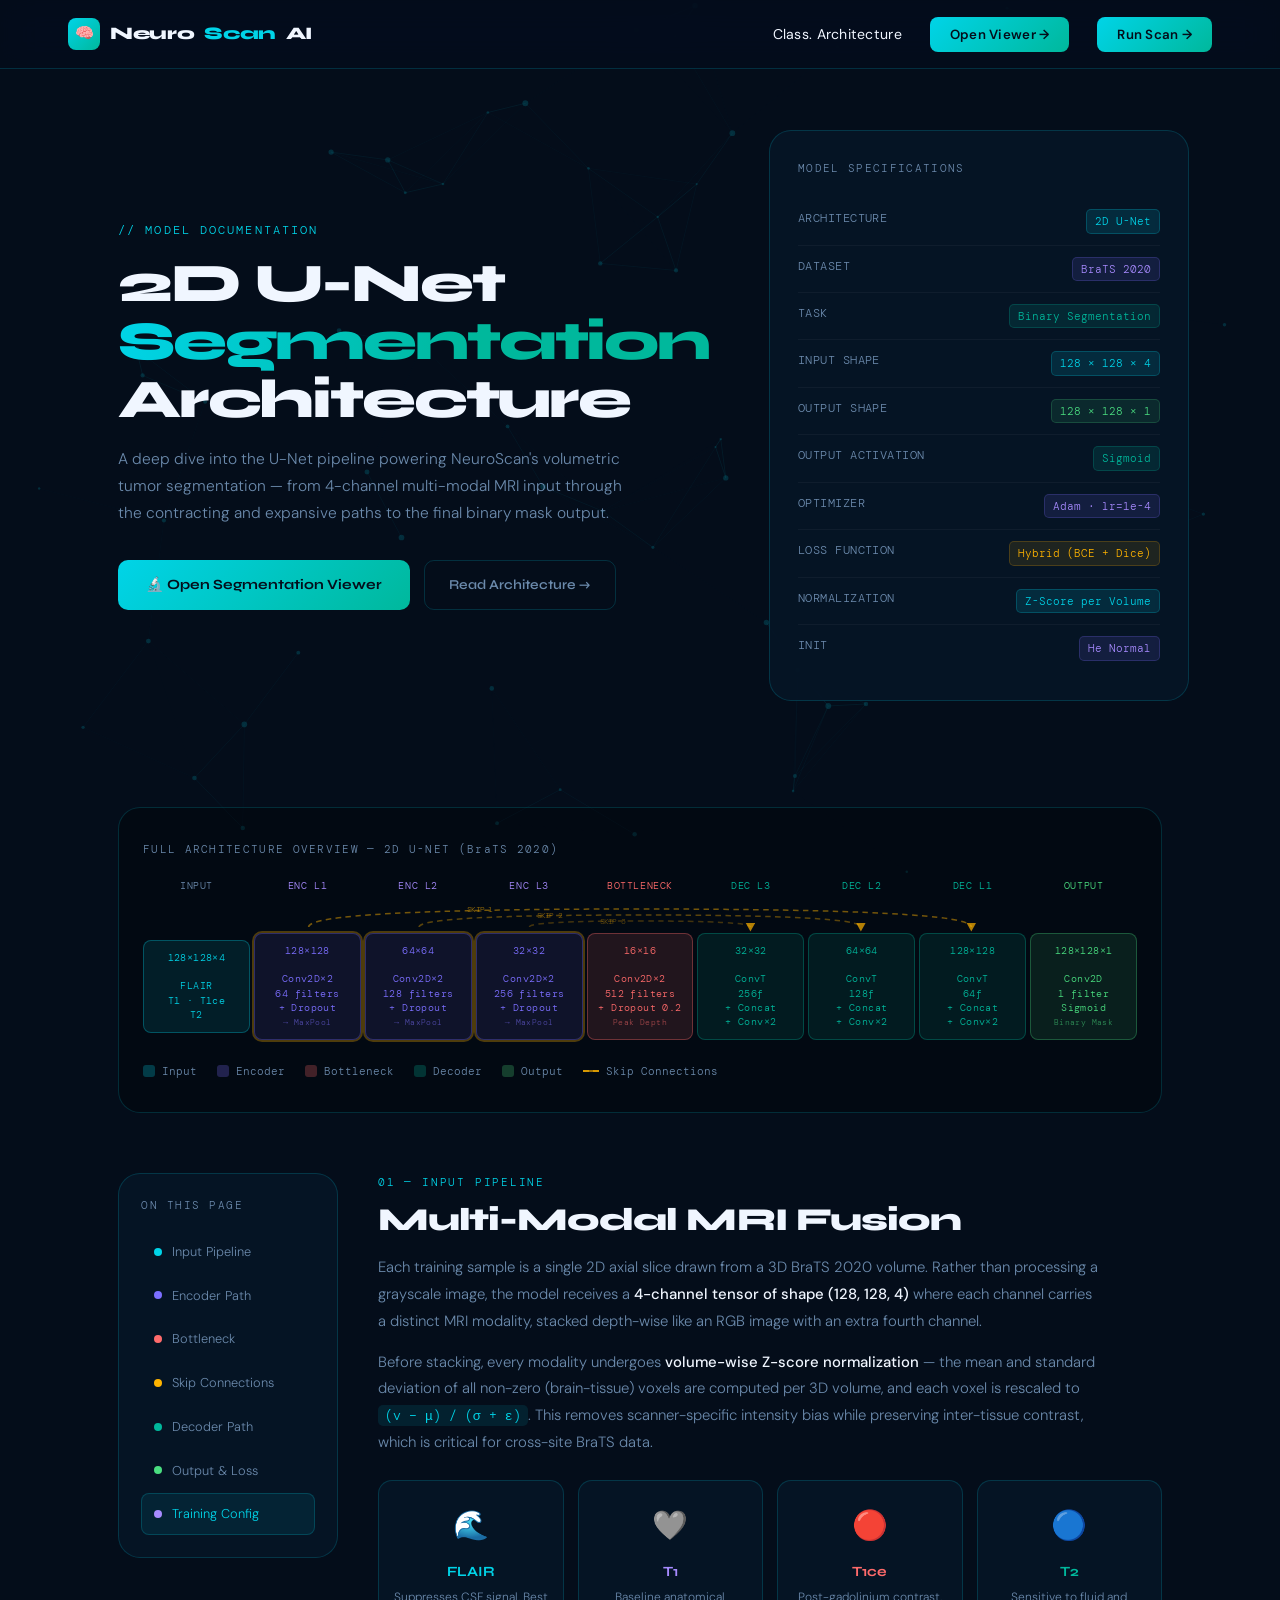
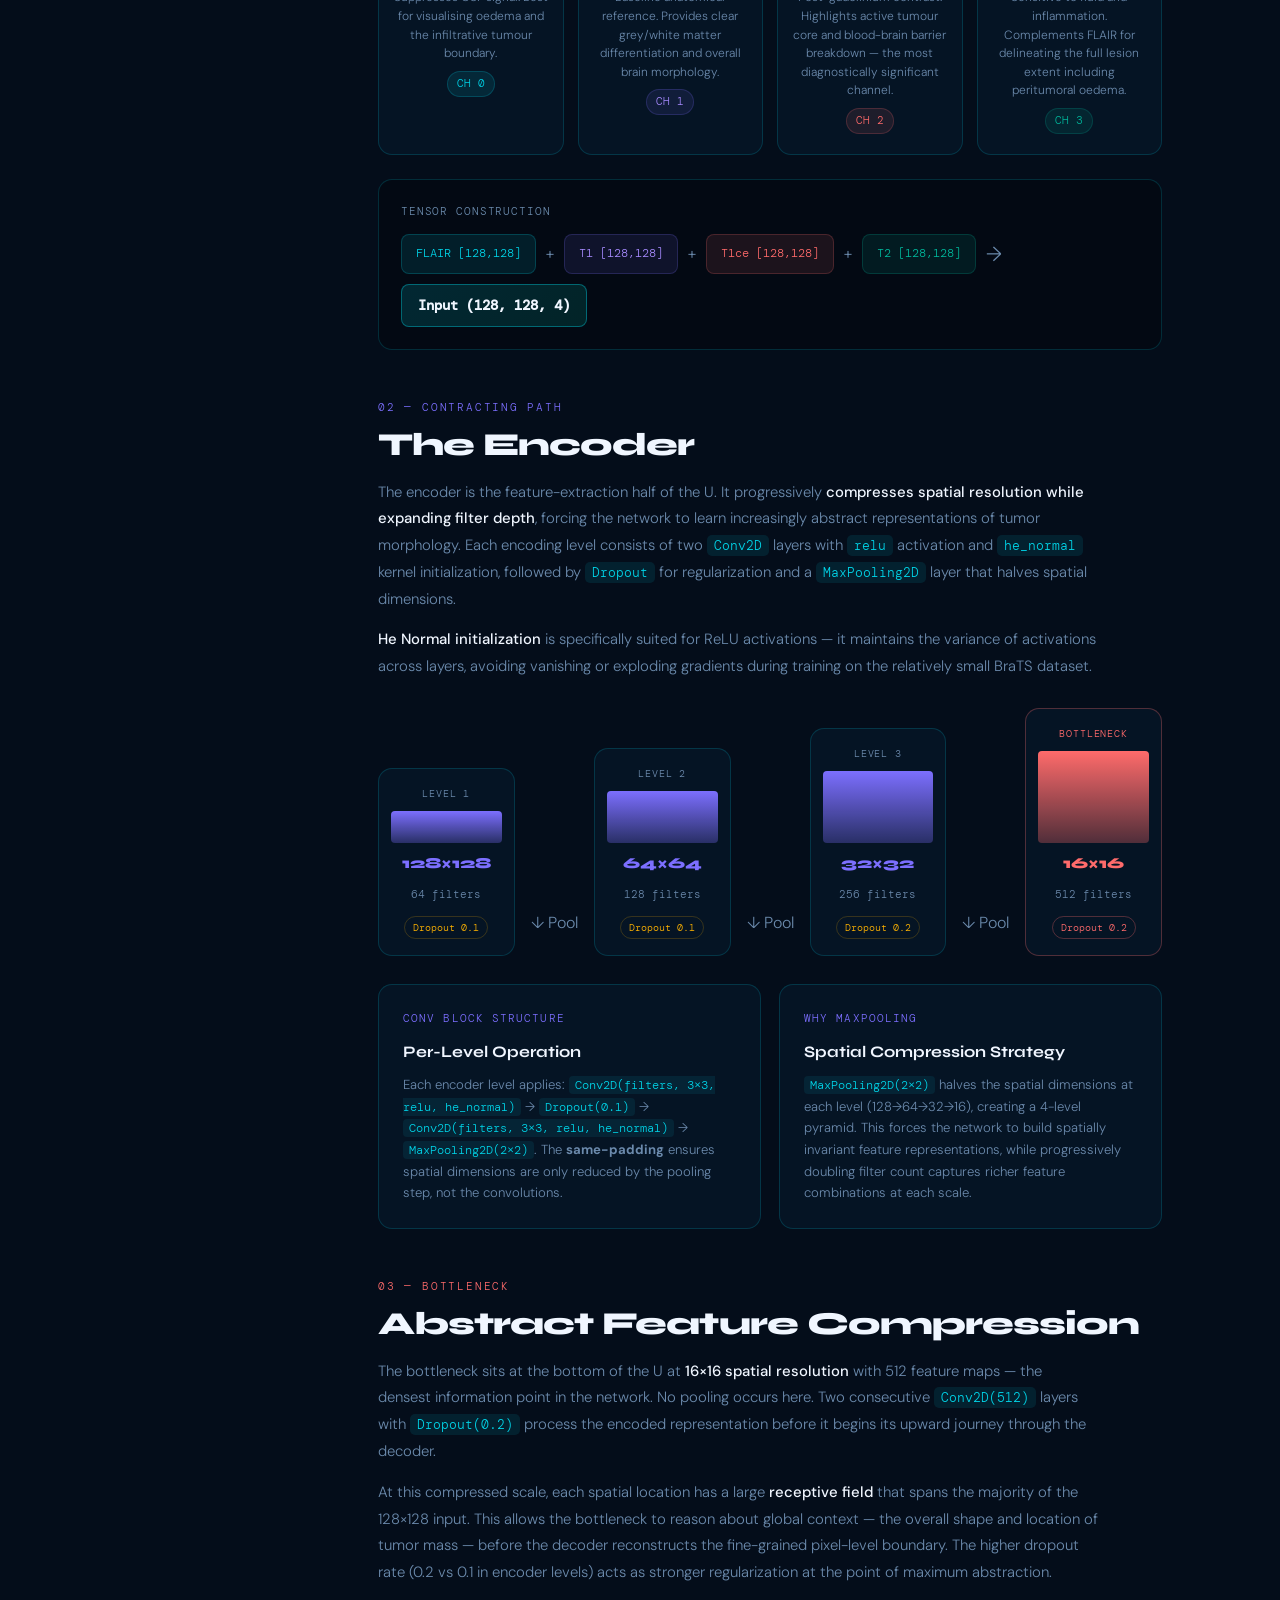
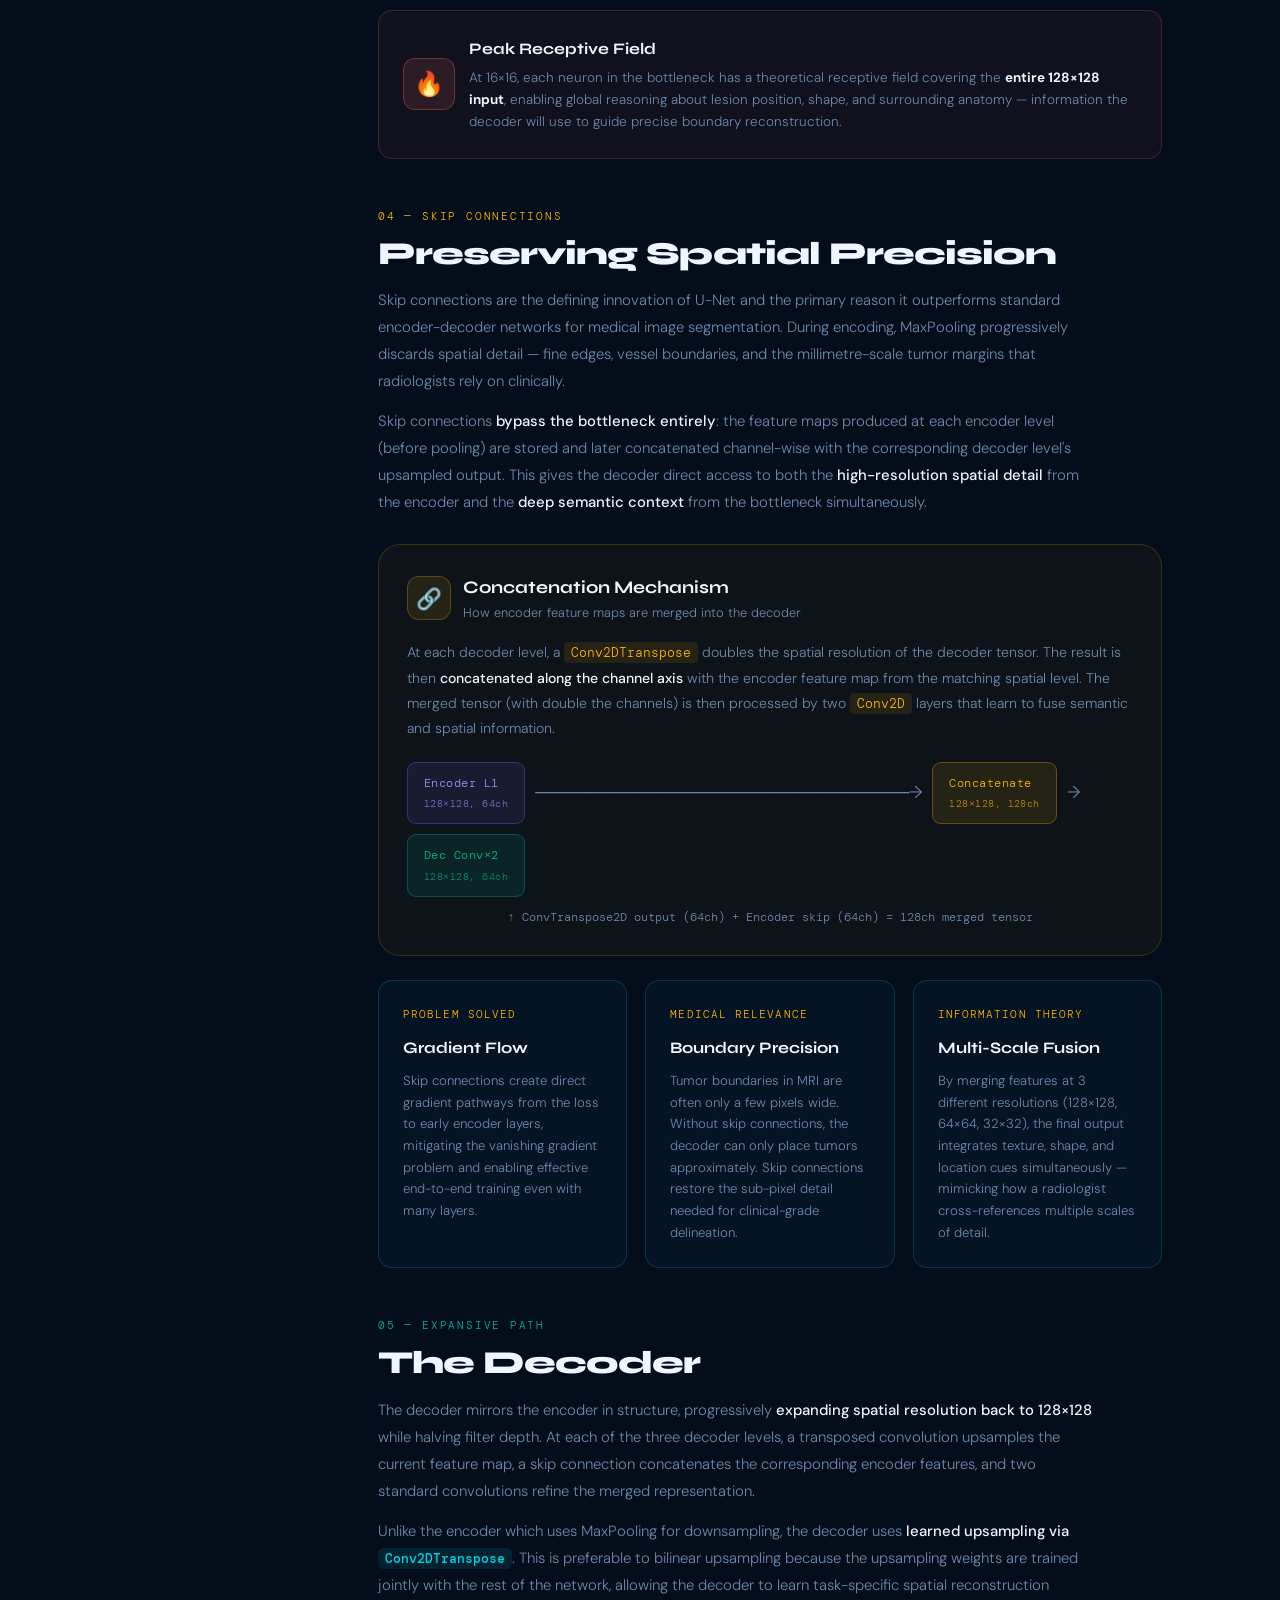
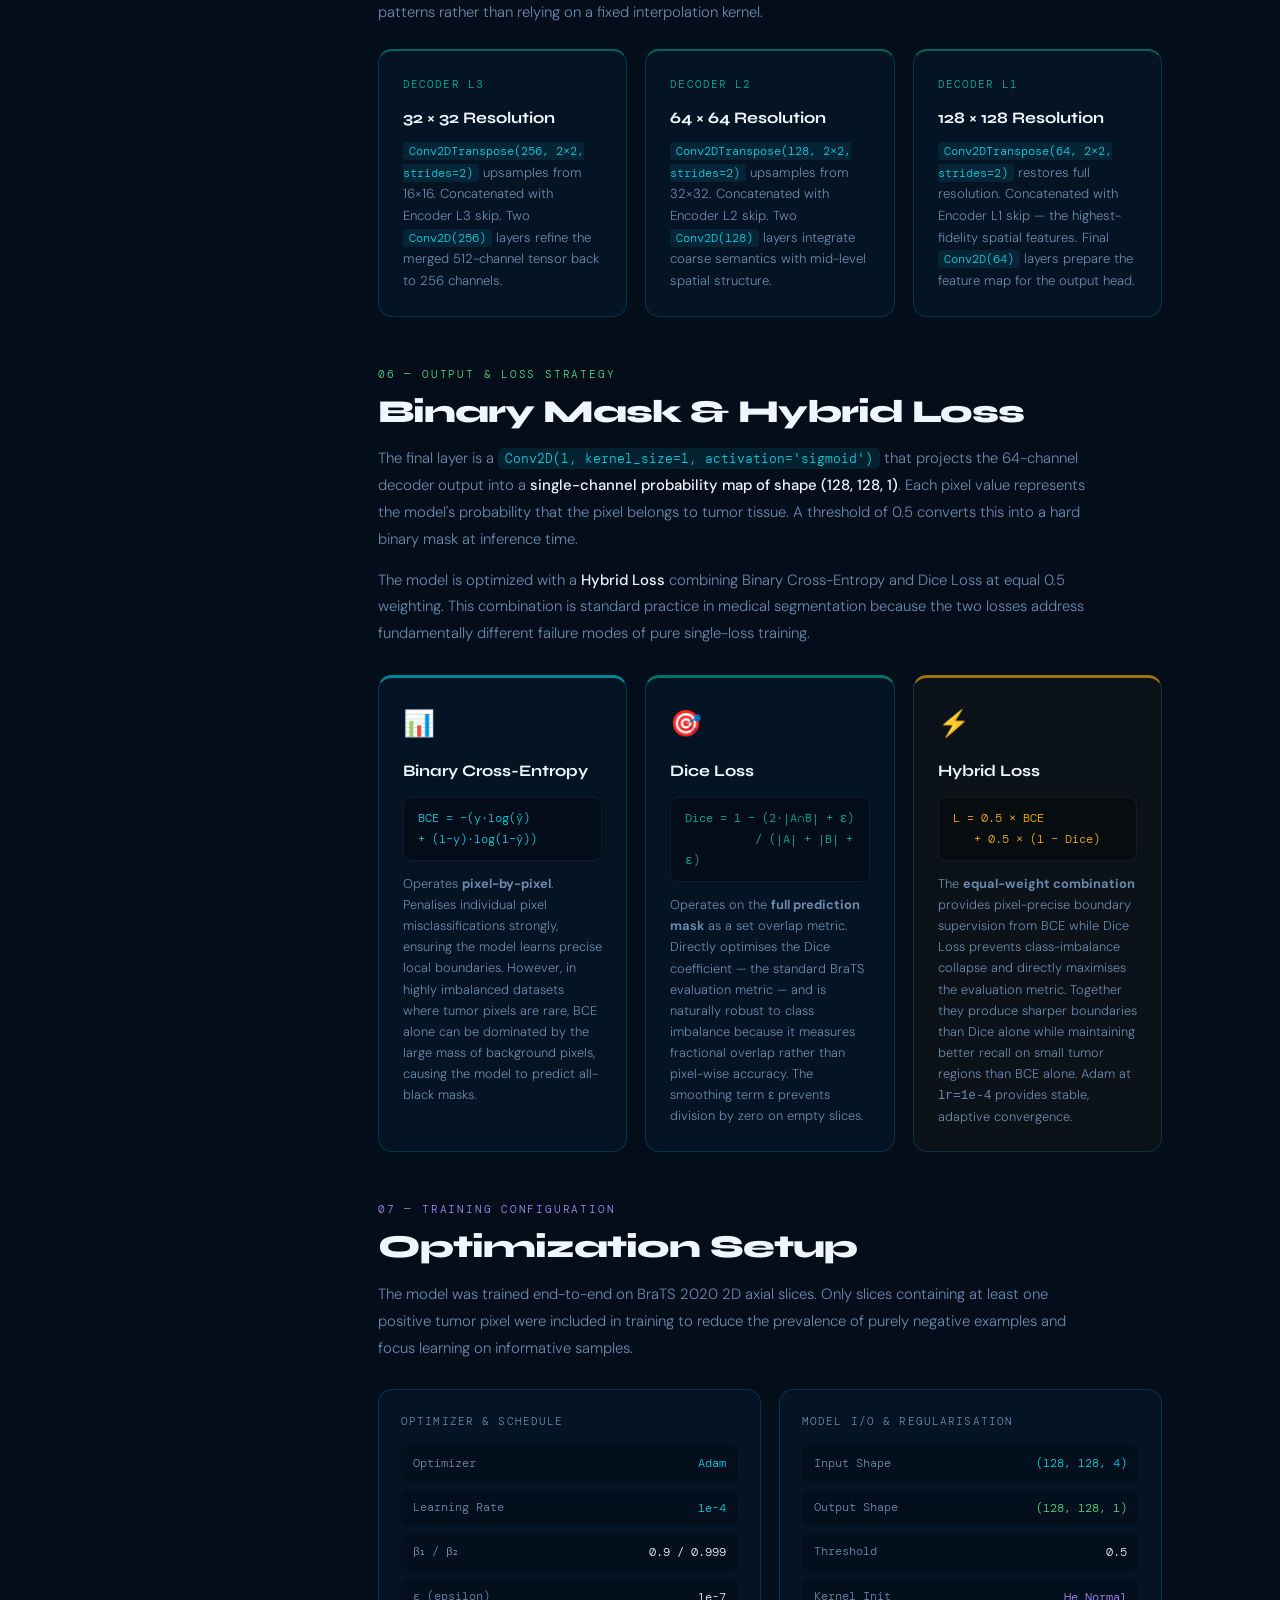
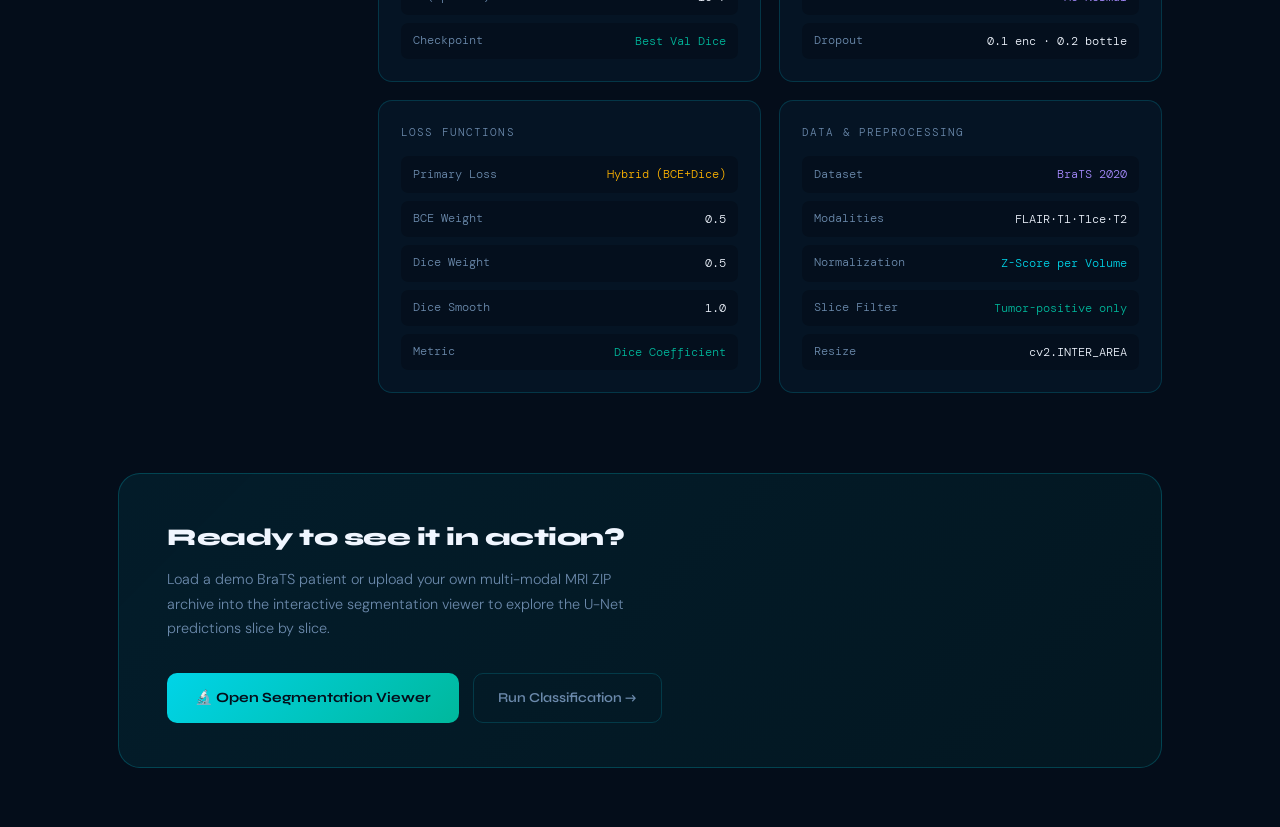
==== commit 66d230d8: "Added architecture info for each model along with new landing page" ====
--- a/templates/unet_architecture.html
+++ b/templates/unet_architecture.html
@@ -381,11 +381,9 @@
         Neuro<span class="accent">Scan</span> AI
       </a>
       <ul class="nav-links">
-        <li><a href="/diagnostics">Diagnose</a></li>
-        <li><a href="/segmentation">Segmentation</a></li>
-        <li><a href="/unet_architecture" class="active">Architecture</a></li>
-        <li><a href="/#classes">Tumor Types</a></li>
-        <li><a href="/segmentation" class="nav-cta">Open Viewer →</a></li>
+          <li><a href="/classification_architecture" class="active">Class. Architecture</a></li>
+          <li><a href="/segmentation" class="nav-cta">Open Viewer →</a></li>
+          <li><a href="/diagnostics" class="nav-cta">Run Scan →</a></li>
       </ul>
     </div>
   </nav>
@@ -904,6 +902,7 @@
       </div>
     </div>
   </div>
+  
 
 </div><!-- /site-wrap -->
 
